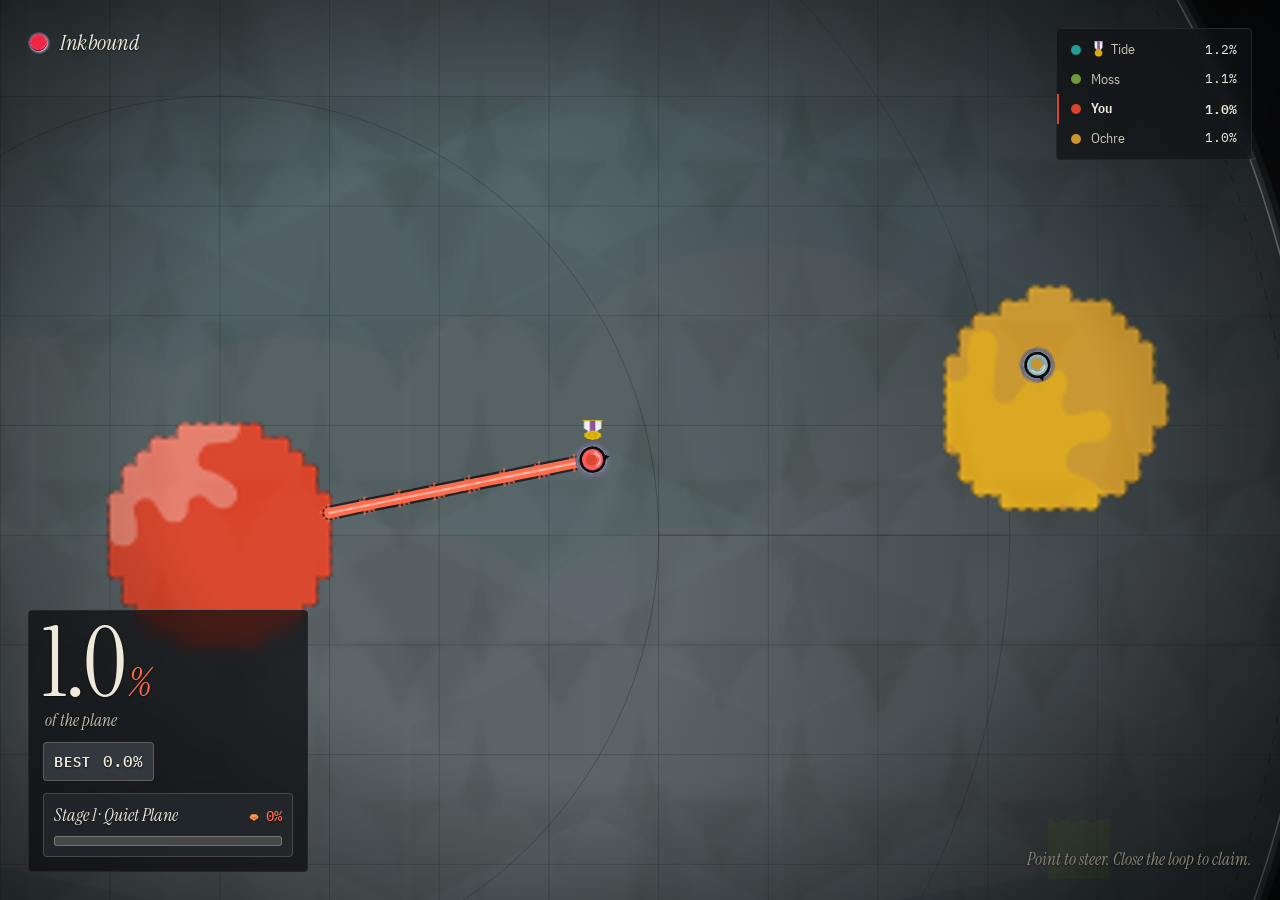
==== inkbound/index.html @ 18c2810c "Inkbound meta: persist FTUE claim hint and catalog unlock celebrations. Add ftueClaimDone to the pro" ====
<!doctype html>
<html lang="en">
<head>
  <meta charset="utf-8">
  <meta name="viewport" content="width=device-width, initial-scale=1, viewport-fit=cover, user-scalable=no">
  <meta name="theme-color" content="#0b0c0e">
  <meta name="color-scheme" content="dark">
  <meta name="description" content="Inkbound — steer your ink across the plane, close the loop, claim what you enclose.">
  <link rel="icon" href="data:image/svg+xml,%3Csvg xmlns='http://www.w3.org/2000/svg' viewBox='0 0 32 32'%3E%3Crect width='32' height='32' rx='5' fill='%23d9452b'/%3E%3C/svg%3E">
  <title>Inkbound</title>

  <link rel="preconnect" href="https://fonts.googleapis.com">
  <link rel="preconnect" href="https://fonts.gstatic.com" crossorigin>
  <link rel="stylesheet" href="https://fonts.googleapis.com/css2?family=IBM+Plex+Mono:wght@500&family=IBM+Plex+Sans+Condensed:wght@400;500;600&family=Instrument+Serif:ital@0;1&display=swap">
  <link rel="stylesheet" href="css/style.css?v=art-layers">

  <script type="module" src="src/main.js?v=art-layers"></script>
</head>
<body>
  <main class="stage">
    <canvas id="game" aria-label="Inkbound arena">
      Inkbound needs a browser with Canvas support.
    </canvas>

    <!--
      HUD root. src/render/Hud.js owns everything inside #hud.
      The child elements below are optional hooks; Hud.js may fill, replace, or ignore them.
      Class contract is documented in css/style.css.
    -->
    <div id="hud" class="hud">
      <header class="hud__brand brand" aria-hidden="true">
        <span class="brand__seal"></span>
        <span class="brand__word">Inkbound</span>
      </header>

      <section class="hud-percent" aria-live="polite" aria-atomic="true">
        <span class="hud-percent__value" data-hud="percent">0.0<small>%</small></span>
        <span class="hud-percent__label">of the plane</span>
        <span class="hud-percent__best">Best <span data-hud="best">0.0%</span></span>
        <div class="hud-stage" data-hud="stage">
          <div class="hud-stage__meta">
            <span class="hud-stage__name" data-hud="stage-name">Stage 1 · Quiet Plane</span>
            <span class="hud-stage__pct" data-hud="stage-pct">0%</span>
          </div>
          <div class="hud-stage__track" role="progressbar" aria-label="Stage completion" aria-valuemin="0" aria-valuemax="100" aria-valuenow="0" data-hud="stage-bar">
            <span class="hud-stage__fill" data-hud="stage-fill"></span>
          </div>
        </div>
      </section>

      <ol class="hud-board" data-hud="board" aria-label="Leaderboard"></ol>

      <p class="hud-hint" data-hud="hint">Point to steer. Close the loop to claim.</p>

      <div class="hud-overlay" data-hud="overlay" role="dialog" aria-modal="true" aria-labelledby="hud-overlay-title" hidden>
        <div class="hud-overlay__card">
          <h2 class="hud-overlay__title" id="hud-overlay-title" data-hud="overlay-title"></h2>
          <p class="hud-overlay__stats" data-hud="overlay-stats"></p>
          <p class="hud-overlay__best" data-hud="overlay-best"></p>
          <div class="hud-overlay__unlocks" data-hud="overlay-unlocks" hidden aria-live="polite"></div>
          <p class="hud-overlay__stage" data-hud="overlay-stage"></p>
          <div class="hud-overlay__ink">
            <span class="hud-overlay__ink-label">Ink</span>
            <div class="skin-picker" data-hud="skins"></div>
          </div>
          <button type="button" class="btn-restart" data-hud="restart">Restart</button>
        </div>
      </div>
    </div>

    <noscript>
      <p class="noscript">Inkbound needs JavaScript to run.</p>
    </noscript>
  </main>
</body>
</html>
---- inkbound/css/style.css ----
/* ==========================================================================
   Inkbound — style.css
   Tokens are canonical: src/render/* should read them via getComputedStyle
   rather than hard-coding hex values. See docs/BRAND.md.

   HUD class contract (owned by src/render/Hud.js):
     #hud.hud                      root, pointer-events: none
     .hud-percent__value           big % readout (put the unit in <small>)
     .hud-board > li.hud-board__row
        style="--row-ink: var(--ink-bot-1)"   per-row ink color
        .is-self / .is-dead / .is-lead          row states (lead wears the crown)
        > .hud-board__swatch  .hud-board__name  .hud-board__pct
     .hud-hint                     add .is-faded to dismiss
     .hud-overlay[hidden]          death / win card; remove [hidden] to show
        .hud-overlay--win          win variant
        .hud-overlay__title  .hud-overlay__stats  .btn-restart
        .hud-overlay__best           new-best line
        .hud-overlay__unlocks        catalog unlock celebration row
        .skin-picker > .skin-chip    player ink picker (src/render/SkinPicker.js)
     .hud-percent__best            persisted best % (data-hud="best")
   ========================================================================== */

:root {
  /* Surface */
  --sumi-950: #0b0c0e;
  --sumi-900: #111316;
  --sumi-800: #181b1f;
  --sumi-700: #23272c;
  --sumi-600: #353a41;

  /* Text */
  --bone-100: #efe9db;
  --bone-300: #c9c2b2;
  --bone-500: #8f897c;

  /* Inks: dry = owned territory, wet = open trail */
  --ink-player: #d9452b;
  --ink-player-wet: #ff6a4a;
  --ink-bot-1: #1f9e94;
  --ink-bot-1-wet: #3fd1c4;
  --ink-bot-2: #c9962e;
  --ink-bot-2-wet: #f2bd4f;
  --ink-bot-3: #6f9a3c;
  --ink-bot-3-wet: #9cc95c;

  /* State */
  --state-cut: #ff6a4a;
  --state-win: #efe9db;
  --focus-ring: #f2bd4f;

  /* Type */
  --font-display: "Instrument Serif", "Iowan Old Style", "Palatino Linotype", Georgia, serif;
  --font-ui: "IBM Plex Sans Condensed", "Arial Narrow", "Helvetica Neue", Arial, sans-serif;
  --font-num: "IBM Plex Mono", ui-monospace, "SFMono-Regular", Menlo, Consolas, monospace;

  /* Layout */
  --hud-pad: clamp(12px, 2.4vw, 28px);
  --safe-t: env(safe-area-inset-top, 0px);
  --safe-r: env(safe-area-inset-right, 0px);
  --safe-b: env(safe-area-inset-bottom, 0px);
  --safe-l: env(safe-area-inset-left, 0px);
  --radius: 4px;
  --hairline: 1px solid var(--sumi-700);
  --ease-out: cubic-bezier(0.2, 0.7, 0.2, 1);
}

/* ---------- Reset / base ---------- */

*,
*::before,
*::after {
  box-sizing: border-box;
}

html,
body {
  height: 100%;
  margin: 0;
}

body {
  overflow: hidden;
  background: var(--sumi-950);
  color: var(--bone-100);
  font-family: var(--font-ui);
  font-size: 15px;
  line-height: 1.4;
  -webkit-font-smoothing: antialiased;
  -moz-osx-font-smoothing: grayscale;
  -webkit-tap-highlight-color: transparent;
  user-select: none;
  -webkit-user-select: none;
  touch-action: none;
  overscroll-behavior: none;
}

/* ---------- Stage + canvas ---------- */

.stage {
  position: fixed;
  inset: 0;
  overflow: hidden;
  isolation: isolate;
}

#game {
  position: absolute;
  inset: 0;
  display: block;
  width: 100%;
  height: 100%;
  background: var(--sumi-950);
  cursor: crosshair;
  touch-action: none;
}

/* Catalog grain under a vignette. Both layers sit under the HUD and never take input.
   Bitmaps come from --art-* (IMAGE_INDEX), not generated textures. */
.stage::before {
  content: "";
  position: absolute;
  inset: 0;
  z-index: 1;
  pointer-events: none;
  opacity: 0.07;
  background-image: var(--art-floor, none), var(--art-plane-grain, none);
  background-size: 160px 160px, 280px 280px;
  background-repeat: repeat, repeat;
  mix-blend-mode: soft-light;
}

.stage::after {
  content: "";
  position: absolute;
  inset: 0;
  z-index: 1;
  pointer-events: none;
  background: radial-gradient(ellipse at center, transparent 52%, rgb(0 0 0 / 0.62) 100%);
}

/* ---------- HUD root ---------- */

.hud {
  position: absolute;
  inset: 0;
  z-index: 2;
  pointer-events: none;
  padding:
    calc(var(--hud-pad) + var(--safe-t))
    calc(var(--hud-pad) + var(--safe-r))
    calc(var(--hud-pad) + var(--safe-b))
    calc(var(--hud-pad) + var(--safe-l));
  display: grid;
  grid-template-columns: 1fr auto;
  grid-template-rows: auto 1fr auto;
  grid-template-areas:
    "brand  board"
    ".      board"
    "score  hint";
  gap: var(--hud-pad);
  text-shadow: 0 1px 2px rgb(0 0 0 / 0.6);
}

/* ---------- Brand ---------- */

.brand {
  grid-area: brand;
  align-self: start;
  display: inline-flex;
  align-items: center;
  gap: 10px;
}

.brand__seal {
  width: 22px;
  height: 22px;
  background-color: transparent;
  background-image: var(--art-brand-seal, none), var(--art-icon-circle, none);
  background-size: 78% 78%, cover;
  background-repeat: no-repeat;
  background-position: center;
  border-radius: 50%;
  box-shadow: inset 0 0 0 1px rgb(0 0 0 / 0.25);
  transform: rotate(-4deg);
}

.brand__word {
  font-family: var(--font-display);
  font-style: italic;
  font-size: 22px;
  letter-spacing: 0.01em;
  color: var(--bone-100);
}

/* ---------- Territory % ---------- */

.hud-percent {
  grid-area: score;
  align-self: end;
  display: flex;
  flex-direction: column;
  gap: 4px;
  width: min(280px, 78vw);
  padding: 12px 14px 14px;
  background: rgb(11 12 14 / 0.72);
  border: var(--hairline);
  border-radius: var(--radius);
  backdrop-filter: blur(8px);
  -webkit-backdrop-filter: blur(8px);
}

.hud-percent__value {
  font-family: var(--font-display);
  font-size: clamp(52px, 8.5vw, 96px);
  line-height: 0.85;
  font-variant-numeric: tabular-nums;
  color: var(--bone-100);
  letter-spacing: -0.02em;
}

.hud-percent__value small {
  font-size: 0.42em;
  font-style: italic;
  margin-left: 0.08em;
  color: var(--ink-player-wet);
  letter-spacing: 0;
}

.hud-percent__label {
  font-family: var(--font-display);
  font-style: italic;
  font-size: 17px;
  color: var(--bone-300);
  padding-left: 2px;
}

.hud-percent__best {
  margin-top: 6px;
  padding: 7px 10px;
  width: fit-content;
  max-width: 100%;
  font-family: var(--font-ui);
  font-size: 15px;
  font-weight: 600;
  letter-spacing: 0.06em;
  text-transform: uppercase;
  color: var(--bone-100);
  background: rgb(53 58 65 / 0.95);
  border: 1px solid rgb(143 137 124 / 0.45);
  border-radius: var(--radius);
}

.hud-percent__best [data-hud="best"] {
  margin-left: 8px;
  font-family: var(--font-num);
  font-size: 16px;
  font-weight: 500;
  letter-spacing: 0;
  color: var(--bone-100);
  font-variant-numeric: tabular-nums;
}

.hud-stage {
  margin-top: 8px;
  padding: 9px 10px 10px;
  width: 100%;
  display: flex;
  flex-direction: column;
  gap: 8px;
  background: rgb(35 39 44 / 0.95);
  border: 1px solid rgb(143 137 124 / 0.35);
  border-radius: var(--radius);
}

.hud-stage__meta {
  display: flex;
  align-items: baseline;
  justify-content: space-between;
  gap: 10px;
}

.hud-stage__name {
  font-family: var(--font-display);
  font-style: italic;
  font-size: 18px;
  color: var(--bone-100);
  white-space: nowrap;
  overflow: hidden;
  text-overflow: ellipsis;
}

.hud-stage__pct {
  font-family: var(--font-num);
  font-size: 14px;
  font-weight: 500;
  font-variant-numeric: tabular-nums;
  color: var(--ink-player-wet);
}

.hud-stage__pct::before {
  content: "";
  display: inline-block;
  width: 12px;
  height: 12px;
  margin-right: 6px;
  vertical-align: -2px;
  background: var(--art-hud-jewel, none) center / contain no-repeat;
}

.hud-stage__track {
  position: relative;
  height: 10px;
  width: 100%;
  background: rgb(201 194 178 / 0.22);
  border-radius: 3px;
  overflow: hidden;
  box-shadow: inset 0 0 0 1px rgb(201 194 178 / 0.35);
}

.hud-stage__fill {
  display: block;
  height: 100%;
  width: 0%;
  min-width: 0;
  background: linear-gradient(90deg, var(--ink-player), var(--ink-player-wet));
  border-radius: 3px;
  transition: width 260ms var(--ease-out);
}

/* ---------- Leaderboard ---------- */

.hud-board {
  grid-area: board;
  align-self: start;
  justify-self: end;
  list-style: none;
  margin: 0;
  padding: 6px 0;
  min-width: 196px;
  background: rgb(17 19 22 / 0.72);
  border: var(--hairline);
  border-radius: var(--radius);
  backdrop-filter: blur(6px);
  -webkit-backdrop-filter: blur(6px);
  text-shadow: none;
}

.hud-board:empty {
  display: none;
}

.hud-board__row {
  --row-ink: var(--bone-500);
  display: grid;
  grid-template-columns: 10px 1fr auto;
  align-items: center;
  gap: 10px;
  padding: 5px 14px;
  font-size: 14px;
  color: var(--bone-300);
  transition: opacity 240ms var(--ease-out);
}

.hud-board__swatch {
  width: 10px;
  height: 10px;
  border-radius: 50%;
  background: var(--row-ink);
}

.hud-board__name {
  overflow: hidden;
  white-space: nowrap;
  text-overflow: ellipsis;
}

.hud-board__pct {
  font-family: var(--font-num);
  font-size: 13px;
  font-variant-numeric: tabular-nums;
  color: var(--bone-100);
}

.hud-board__row.is-self {
  color: var(--bone-100);
  font-weight: 600;
  box-shadow: inset 2px 0 0 var(--ink-player);
}

.hud-board__row.is-dead {
  opacity: 0.38;
}

.hud-board__row.is-dead .hud-board__name {
  text-decoration: line-through;
  text-decoration-color: var(--row-ink);
}

/* Catalog medal on the current share leader. Decorative; rank is the order. */
.hud-board__row.is-lead .hud-board__name::before {
  content: "";
  display: inline-block;
  width: 14px;
  height: 16px;
  margin-right: 6px;
  vertical-align: -3px;
  background: var(--art-leader-medal, none) center / contain no-repeat;
}

/* ---------- Hint ---------- */

.hud-hint {
  grid-area: hint;
  align-self: end;
  justify-self: end;
  margin: 0;
  font-family: var(--font-display);
  font-style: italic;
  font-size: 17px;
  color: var(--bone-500);
  transition: opacity 600ms var(--ease-out);
}

.hud-hint.is-faded {
  opacity: 0;
}

/* ---------- Death / win overlay ---------- */

.hud-overlay {
  position: absolute;
  inset: 0;
  z-index: 3;
  display: grid;
  place-items: center;
  padding: var(--hud-pad);
  pointer-events: auto;
  background: rgb(11 12 14 / 0.62);
  animation: overlay-in 260ms var(--ease-out) both;
}

.hud-overlay[hidden] {
  display: none;
}

.hud-overlay__card {
  width: min(380px, 100%);
  padding: 28px 28px 24px;
  background: var(--sumi-800);
  border: var(--hairline);
  border-top: 3px solid var(--state-cut);
  border-radius: var(--radius);
  box-shadow: 0 24px 60px rgb(0 0 0 / 0.55);
  text-align: left;
  text-shadow: none;
  animation: card-in 320ms var(--ease-out) both;
}

.hud-overlay--win .hud-overlay__card {
  border-top-color: var(--state-win);
}

.hud-overlay__title {
  margin: 0 0 8px;
  font-family: var(--font-display);
  font-style: italic;
  font-weight: 400;
  font-size: 34px;
  line-height: 1.05;
  color: var(--bone-100);
}

.hud-overlay__stats {
  margin: 0 0 6px;
  font-size: 15px;
  color: var(--bone-300);
  font-variant-numeric: tabular-nums;
}

.hud-overlay__stats:empty {
  display: none;
}

.hud-overlay__best {
  margin: 0 0 20px;
  min-height: 1.4em;
  font-family: var(--font-display);
  font-style: italic;
  font-size: 17px;
  color: var(--bone-500);
}

.hud-overlay__best:empty {
  display: none;
}

.hud-overlay--new-best .hud-overlay__best {
  color: var(--ink-player-wet);
}

.hud-overlay--has-unlocks .hud-overlay__card {
  border-top-color: var(--ink-player-wet);
}

.hud-overlay__unlocks {
  margin: 0 0 16px;
}

.hud-overlay__unlocks[hidden] {
  display: none;
}

.hud-overlay__unlocks-label {
  margin: 0 0 10px;
  font-size: 12px;
  letter-spacing: 0.08em;
  text-transform: uppercase;
  color: var(--bone-500);
}

.hud-overlay__unlocks-list {
  display: flex;
  flex-wrap: wrap;
  gap: 10px;
}

.hud-unlock {
  position: relative;
  display: inline-flex;
  align-items: center;
  gap: 10px;
  min-height: 44px;
  padding: 6px 14px 6px 10px;
  border: 1px solid var(--sumi-700);
  border-radius: var(--radius);
  background: var(--sumi-900);
  animation: unlock-pop 520ms var(--ease-out) both;
}

.hud-unlock__burst {
  position: absolute;
  inset: -18px;
  background: var(--art-unlock-burst, none) center / contain no-repeat;
  opacity: 0.55;
  animation: unlock-burst 900ms var(--ease-out) both;
  pointer-events: none;
}

.hud-unlock__spark {
  position: absolute;
  top: -6px;
  right: -4px;
  width: 22px;
  height: 22px;
  background: var(--art-unlock-spark, none) center / contain no-repeat;
  animation: unlock-spark 700ms var(--ease-out) 80ms both;
  pointer-events: none;
}

.hud-unlock__bead {
  position: relative;
  z-index: 1;
  width: 28px;
  height: 28px;
  border-radius: 50%;
  background:
    var(--unlock-skin-art, none) center / cover no-repeat,
    radial-gradient(circle at 35% 30%, var(--unlock-wet), var(--unlock-dry) 72%);
  box-shadow: 0 0 0 2px rgb(0 0 0 / 0.35);
  flex: none;
}

.hud-unlock__name {
  position: relative;
  z-index: 1;
  font-family: var(--font-display);
  font-style: italic;
  font-size: 18px;
  color: var(--bone-100);
}

.hud-overlay__stage {
  margin: -12px 0 20px;
  font-family: var(--font-ui);
  font-size: 13px;
  letter-spacing: 0.03em;
  color: var(--bone-300);
  font-variant-numeric: tabular-nums;
}

.hud-overlay__stage.is-cleared {
  color: var(--ink-player-wet);
  font-weight: 600;
}

.hud-overlay__stage.is-cleared::before {
  content: "";
  display: inline-block;
  width: 16px;
  height: 16px;
  margin-right: 6px;
  vertical-align: -3px;
  background: var(--art-stage-medal, none) center / contain no-repeat;
}

.hud-overlay__stage:empty {
  display: none;
}

.hud-overlay__ink {
  margin: 0 0 22px;
  padding-top: 14px;
  border-top: var(--hairline);
}

.hud-overlay__ink-label {
  display: block;
  margin-bottom: 8px;
  font-size: 12px;
  letter-spacing: 0.08em;
  text-transform: uppercase;
  color: var(--bone-500);
}

/* ---------- Skin picker ---------- */

.skin-picker {
  display: flex;
  flex-wrap: wrap;
  gap: 6px;
}

.skin-chip {
  appearance: none;
  display: inline-flex;
  align-items: center;
  gap: 8px;
  min-height: 36px;
  padding: 0 12px 0 8px;
  border: 1px solid var(--sumi-700);
  border-radius: var(--radius);
  background: var(--sumi-900);
  color: var(--bone-300);
  font-family: var(--font-ui);
  font-size: 13px;
  cursor: pointer;
  transition: border-color 140ms var(--ease-out), background-color 140ms var(--ease-out);
}

.skin-chip:hover:not(:disabled) {
  border-color: var(--sumi-600);
  background: var(--sumi-950);
}

.skin-chip.is-selected,
.skin-chip.is-selected:hover:not(:disabled) {
  border-color: var(--skin-wet);
  color: var(--bone-100);
}

.skin-chip.is-selected::after {
  content: "";
  width: 14px;
  height: 14px;
  margin-left: 2px;
  background: var(--art-equipped, none) center / contain no-repeat;
  flex: none;
}

.skin-chip.is-unlocked-new {
  animation: unlock-chip 640ms var(--ease-out) both;
  border-color: var(--skin-wet);
  box-shadow: 0 0 0 1px rgb(255 106 74 / 0.35);
}

.skin-chip:focus-visible {
  outline: 2px solid var(--focus-ring);
  outline-offset: 2px;
}

.skin-chip:disabled {
  cursor: default;
  opacity: 0.45;
}

.skin-chip.is-locked .skin-chip__name {
  font-family: var(--font-num);
  font-size: 12px;
}

.skin-chip__bead {
  flex: none;
  width: 18px;
  height: 18px;
  border-radius: 50%;
  background: radial-gradient(circle at 42% 50%, var(--skin-core) 0 28%, var(--skin-wet) 30% 100%);
  box-shadow: 0 0 0 2px var(--skin-dry);
}

.skin-chip.has-art .skin-chip__bead {
  background-color: var(--skin-wet);
  background-image: var(--skin-art);
  background-size: cover;
  background-position: center;
}

.skin-chip.is-locked .skin-chip__bead {
  background: var(--sumi-700);
  box-shadow: 0 0 0 2px var(--sumi-600);
}

.btn-restart {
  appearance: none;
  display: inline-flex;
  align-items: center;
  justify-content: center;
  min-width: 140px;
  min-height: 44px;
  padding: 0 22px;
  border: 0;
  border-radius: var(--radius);
  background-color: var(--ink-player);
  background-image: var(--art-restart, none);
  background-size: 100% 100%;
  background-position: center;
  background-blend-mode: soft-light;
  color: var(--bone-100);
  font-family: var(--font-ui);
  font-size: 15px;
  font-weight: 600;
  letter-spacing: 0.06em;
  text-transform: uppercase;
  cursor: pointer;
  pointer-events: auto;
  transition: background-color 140ms var(--ease-out), transform 140ms var(--ease-out);
}

.btn-restart:hover {
  background-color: var(--ink-player-wet);
  filter: brightness(1.06);
}

.btn-restart:active {
  transform: translateY(1px);
}

.btn-restart:focus-visible {
  outline: 2px solid var(--focus-ring);
  outline-offset: 3px;
}

/* ---------- Misc ---------- */

.noscript {
  position: absolute;
  inset: 0;
  z-index: 4;
  display: grid;
  place-items: center;
  margin: 0;
  font-family: var(--font-display);
  font-style: italic;
  font-size: 22px;
  color: var(--bone-300);
  background: var(--sumi-950);
}

@keyframes overlay-in {
  from { opacity: 0; }
  to   { opacity: 1; }
}

@keyframes card-in {
  from { opacity: 0; transform: translateY(8px); }
  to   { opacity: 1; transform: none; }
}

@keyframes unlock-pop {
  from { opacity: 0; transform: scale(0.92); }
  to   { opacity: 1; transform: none; }
}

@keyframes unlock-burst {
  from { opacity: 0; transform: scale(0.6); }
  40%  { opacity: 0.7; transform: scale(1.05); }
  to   { opacity: 0.35; transform: scale(1.15); }
}

@keyframes unlock-spark {
  from { opacity: 0; transform: scale(0.5) rotate(-12deg); }
  to   { opacity: 1; transform: scale(1) rotate(0deg); }
}

@keyframes unlock-chip {
  0%   { transform: scale(1); }
  35%  { transform: scale(1.04); }
  100% { transform: scale(1); }
}

/* ---------- Responsive ---------- */

@media (max-width: 640px) {
  .hud {
    grid-template-columns: 1fr;
    grid-template-rows: auto auto 1fr auto;
    grid-template-areas:
      "brand"
      "board"
      "."
      "score";
  }

  .hud-board {
    justify-self: stretch;
    display: flex;
    flex-wrap: wrap;
    padding: 4px;
    min-width: 0;
  }

  .hud-board__row {
    flex: 1 1 45%;
    padding: 4px 8px;
    font-size: 13px;
  }

  .hud-hint {
    display: none;
  }
}

@media (prefers-reduced-motion: reduce) {
  *,
  *::before,
  *::after {
    animation-duration: 1ms !important;
    transition-duration: 1ms !important;
  }
}
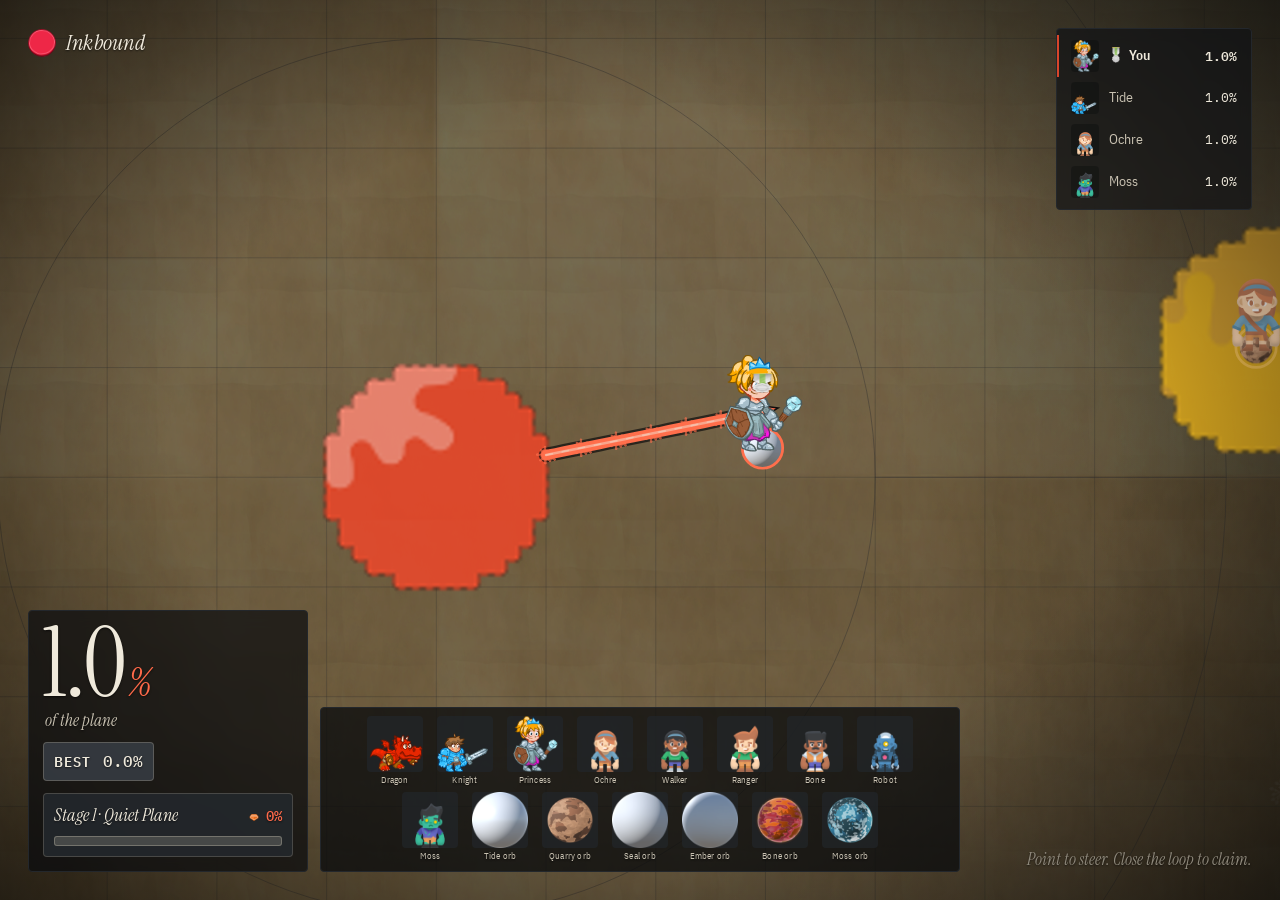
==== commit ab5a087f: "Show every Image-repo character plate in Inkbound. Standing figures from the knight pack and Kenney " ====
--- a/inkbound/index.html
+++ b/inkbound/index.html
@@ -50,6 +50,8 @@
 
       <ol class="hud-board" data-hud="board" aria-label="Leaderboard"></ol>
 
+      <div class="hud-cast" data-hud="cast" aria-label="Character plates"></div>
+
       <p class="hud-hint" data-hud="hint">Point to steer. Close the loop to claim.</p>
 
       <div class="hud-overlay" data-hud="overlay" role="dialog" aria-modal="true" aria-labelledby="hud-overlay-title" hidden>
--- a/inkbound/css/style.css
+++ b/inkbound/css/style.css
@@ -10,6 +10,7 @@
         style="--row-ink: var(--ink-bot-1)"   per-row ink color
         .is-self / .is-dead / .is-lead          row states (lead wears the crown)
         > .hud-board__swatch  .hud-board__name  .hud-board__pct
+     .hud-cast                     every catalog character plate
      .hud-hint                     add .is-faded to dismiss
      .hud-overlay[hidden]          death / win card; remove [hidden] to show
         .hud-overlay--win          win variant
@@ -114,17 +115,18 @@
   touch-action: none;
 }
 
-/* Catalog grain under a vignette. Both layers sit under the HUD and never take input.
-   Bitmaps come from --art-* (IMAGE_INDEX), not generated textures. */
+/* Catalog parchment under a vignette. Both layers sit under the HUD and never take input.
+   Bitmaps come from --art-* (IMAGE_INDEX), not generated textures.
+   Tiles are large so 1024 paper fiber reads as a sheet, not a muddy repeat. */
 .stage::before {
   content: "";
   position: absolute;
   inset: 0;
   z-index: 1;
   pointer-events: none;
-  opacity: 0.07;
+  opacity: 0.11;
   background-image: var(--art-floor, none), var(--art-plane-grain, none);
-  background-size: 160px 160px, 280px 280px;
+  background-size: 520px 520px, 760px 760px;
   background-repeat: repeat, repeat;
   mix-blend-mode: soft-light;
 }
@@ -172,11 +174,11 @@
 }
 
 .brand__seal {
-  width: 22px;
-  height: 22px;
+  width: 28px;
+  height: 28px;
   background-color: transparent;
   background-image: var(--art-brand-seal, none), var(--art-icon-circle, none);
-  background-size: 78% 78%, cover;
+  background-size: 100% 100%, 124% 124%;
   background-repeat: no-repeat;
   background-position: center;
   border-radius: 50%;
@@ -352,7 +354,7 @@
 .hud-board__row {
   --row-ink: var(--bone-500);
   display: grid;
-  grid-template-columns: 10px 1fr auto;
+  grid-template-columns: 28px 1fr auto;
   align-items: center;
   gap: 10px;
   padding: 5px 14px;
@@ -362,10 +364,18 @@
 }
 
 .hud-board__swatch {
-  width: 10px;
-  height: 10px;
-  border-radius: 50%;
-  background: var(--row-ink);
+  width: 28px;
+  height: 32px;
+  border-radius: 4px;
+  background: var(--row-ink) center / contain no-repeat;
+}
+
+.hud-board__row.has-bead .hud-board__swatch {
+  background-color: rgb(11 12 14 / 0.35);
+  background-image: var(--row-art);
+  background-size: contain;
+  background-repeat: no-repeat;
+  background-position: center bottom;
 }
 
 .hud-board__name {
@@ -444,7 +454,7 @@
 }
 
 .hud-overlay__card {
-  width: min(380px, 100%);
+  width: min(640px, 100%);
   padding: 28px 28px 24px;
   background: var(--sumi-800);
   border: var(--hairline);
@@ -690,23 +700,93 @@
 
 .skin-chip__bead {
   flex: none;
-  width: 18px;
-  height: 18px;
-  border-radius: 50%;
+  width: 44px;
+  height: 52px;
+  border-radius: 6px;
   background: radial-gradient(circle at 42% 50%, var(--skin-core) 0 28%, var(--skin-wet) 30% 100%);
   box-shadow: 0 0 0 2px var(--skin-dry);
 }
 
 .skin-chip.has-art .skin-chip__bead {
-  background-color: var(--skin-wet);
+  background-color: rgb(11 12 14 / 0.45);
   background-image: var(--skin-art);
-  background-size: cover;
+  background-size: contain;
+  background-repeat: no-repeat;
+  background-position: center bottom;
+}
+
+.skin-chip__orb,
+.skin-chip__paint {
+  display: none;
+  flex: none;
+  width: 22px;
+  height: 22px;
   background-position: center;
+  background-repeat: no-repeat;
+  background-size: contain;
+}
+
+.skin-chip.has-orb .skin-chip__orb {
+  display: block;
+  border-radius: 50%;
+  background-image: var(--skin-orb);
+  box-shadow: 0 0 0 2px var(--skin-dry);
+}
+
+.skin-chip.has-paint .skin-chip__paint {
+  display: block;
+  background-image: var(--skin-paint);
 }
 
 .skin-chip.is-locked .skin-chip__bead {
-  background: var(--sumi-700);
-  box-shadow: 0 0 0 2px var(--sumi-600);
+  filter: saturate(0.7);
+}
+
+.hud-cast {
+  position: absolute;
+  left: 50%;
+  bottom: calc(var(--hud-pad) + var(--safe-b));
+  transform: translateX(-50%);
+  z-index: 3;
+  display: flex;
+  flex-wrap: wrap;
+  justify-content: center;
+  gap: 6px;
+  max-width: min(1100px, calc(100% - 24px));
+  margin: 0;
+  padding: 8px;
+  background: rgb(11 12 14 / 0.78);
+  border: var(--hairline);
+  border-radius: var(--radius);
+  pointer-events: none;
+}
+
+.hud-cast__plate {
+  display: flex;
+  flex-direction: column;
+  align-items: center;
+  width: 64px;
+  margin: 0;
+  gap: 2px;
+}
+
+.hud-cast__plate img {
+  width: 56px;
+  height: 56px;
+  object-fit: contain;
+  object-position: center bottom;
+  background: rgb(35 39 44 / 0.65);
+  border-radius: 4px;
+}
+
+.hud-cast__plate figcaption {
+  max-width: 64px;
+  overflow: hidden;
+  text-overflow: ellipsis;
+  white-space: nowrap;
+  font-size: 9px;
+  letter-spacing: 0.02em;
+  color: var(--bone-300);
 }
 
 .btn-restart {
@@ -827,6 +907,40 @@
   .hud-hint {
     display: none;
   }
+
+  .hud-percent,
+  .hud-board,
+  .brand {
+    position: relative;
+    z-index: 4;
+  }
+
+  .hud-cast {
+    top: 118px;
+    bottom: auto;
+    left: 8px;
+    right: 8px;
+    transform: none;
+    flex-wrap: nowrap;
+    justify-content: flex-start;
+    overflow-x: auto;
+    max-width: none;
+    width: auto;
+  }
+
+  .hud-cast__plate {
+    flex: none;
+    width: 52px;
+  }
+
+  .hud-cast__plate img {
+    width: 44px;
+    height: 44px;
+  }
+
+  .hud-cast__plate:not(.is-figure) {
+    display: none;
+  }
 }
 
 @media (prefers-reduced-motion: reduce) {
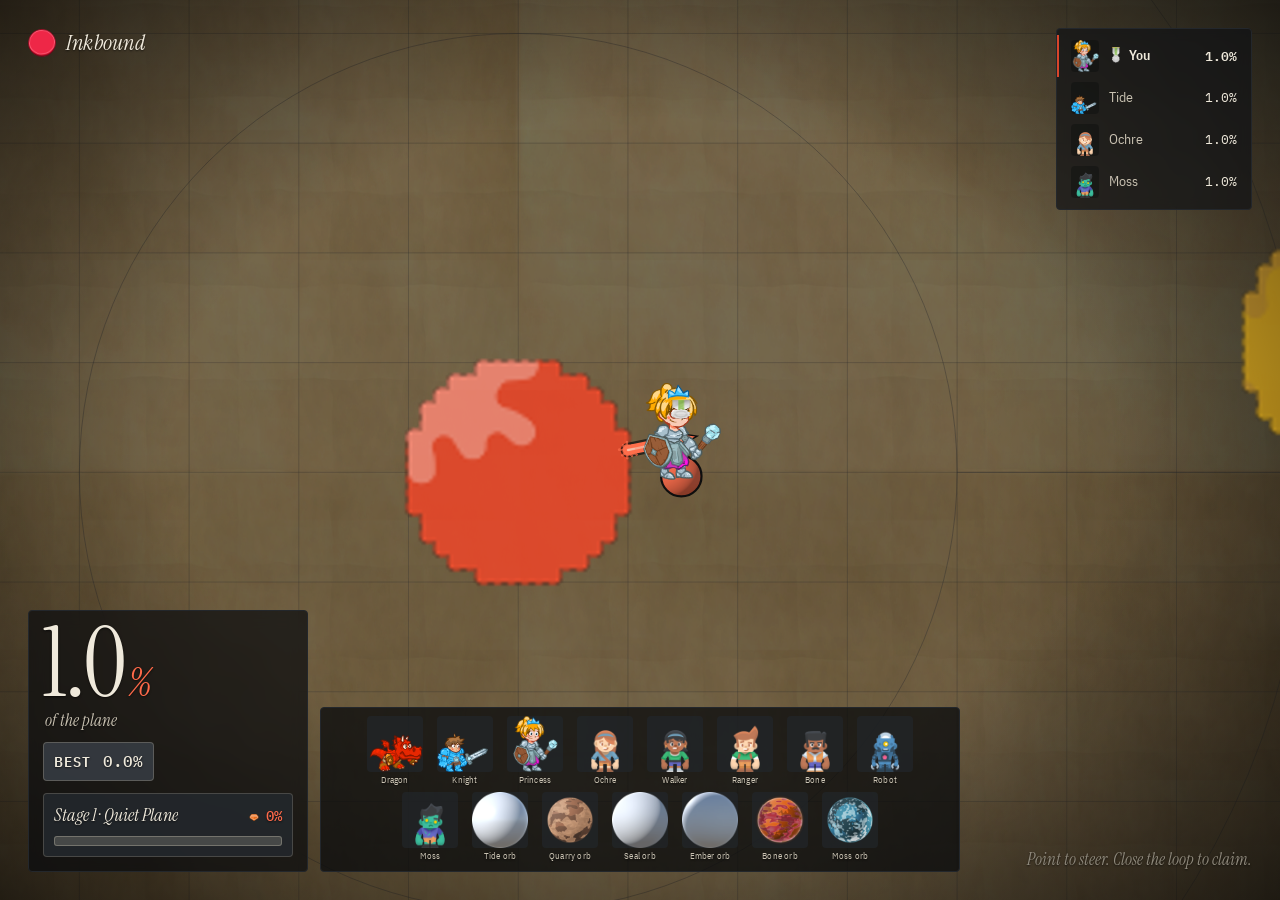
==== commit ed4d7617: "Keep character orbs in team ink and park the cast on small screens. The sphere under each figure mul" ====
--- a/inkbound/index.html
+++ b/inkbound/index.html
@@ -12,7 +12,7 @@
   <link rel="preconnect" href="https://fonts.googleapis.com">
   <link rel="preconnect" href="https://fonts.gstatic.com" crossorigin>
   <link rel="stylesheet" href="https://fonts.googleapis.com/css2?family=IBM+Plex+Mono:wght@500&family=IBM+Plex+Sans+Condensed:wght@400;500;600&family=Instrument+Serif:ital@0;1&display=swap">
-  <link rel="stylesheet" href="css/style.css?v=art-layers">
+  <link rel="stylesheet" href="css/style.css?v=final-hud">
 
   <script type="module" src="src/main.js?v=art-layers"></script>
 </head>
--- a/inkbound/css/style.css
+++ b/inkbound/css/style.css
@@ -882,10 +882,11 @@
 @media (max-width: 640px) {
   .hud {
     grid-template-columns: 1fr;
-    grid-template-rows: auto auto 1fr auto;
+    grid-template-rows: auto auto auto 1fr auto;
     grid-template-areas:
       "brand"
       "board"
+      "cast"
       "."
       "score";
   }
@@ -916,16 +917,19 @@
   }
 
   .hud-cast {
-    top: 118px;
+    position: static;
+    top: auto;
     bottom: auto;
-    left: 8px;
-    right: 8px;
+    left: auto;
+    right: auto;
+    grid-area: cast;
     transform: none;
     flex-wrap: nowrap;
     justify-content: flex-start;
     overflow-x: auto;
     max-width: none;
     width: auto;
+    margin-top: 8px;
   }
 
   .hud-cast__plate {
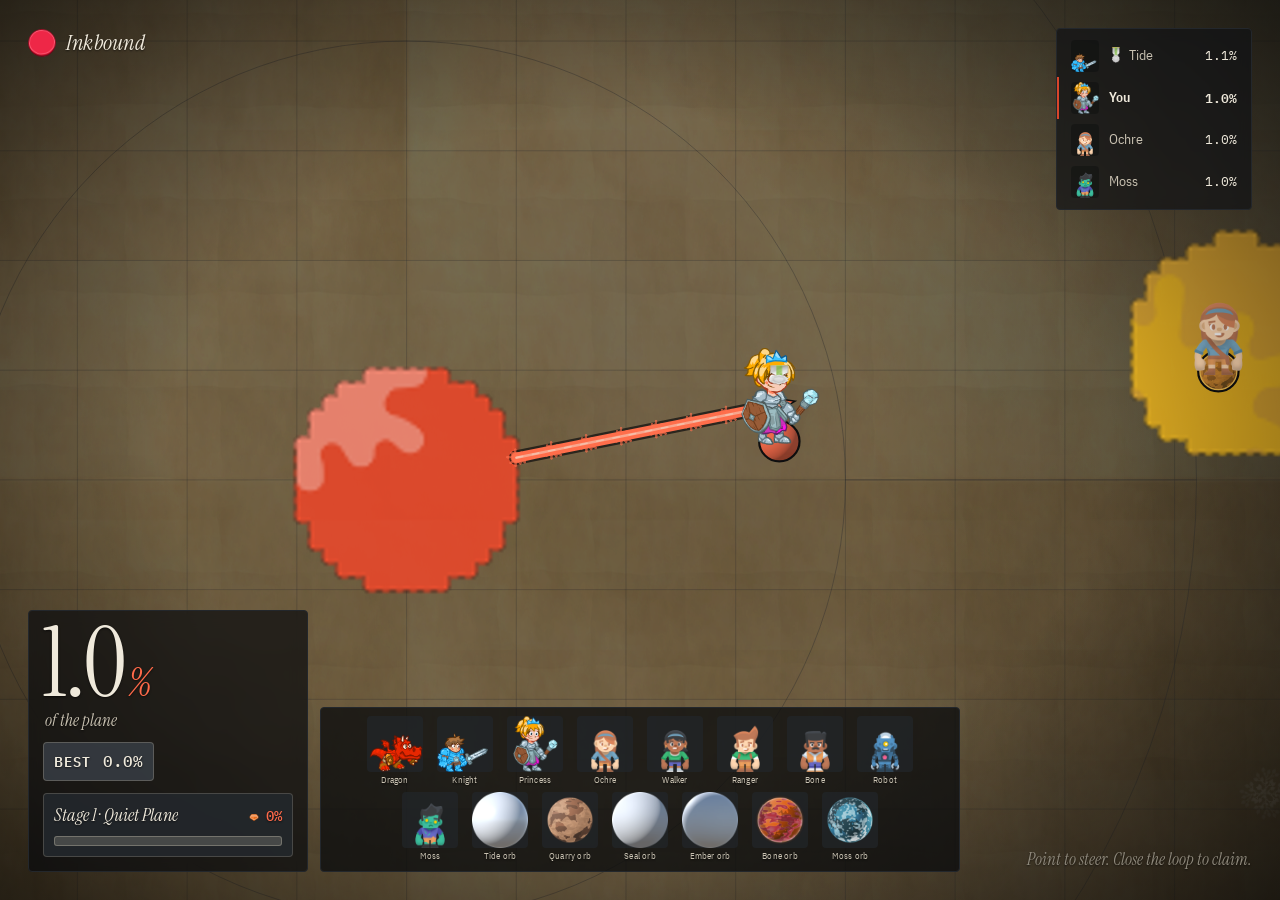
==== commit 5d86bb43: "Keep the phone death card above the live HUD. On a 375px screen the leaderboard and score panel cove" ====
--- a/inkbound/index.html
+++ b/inkbound/index.html
@@ -12,7 +12,7 @@
   <link rel="preconnect" href="https://fonts.googleapis.com">
   <link rel="preconnect" href="https://fonts.gstatic.com" crossorigin>
   <link rel="stylesheet" href="https://fonts.googleapis.com/css2?family=IBM+Plex+Mono:wght@500&family=IBM+Plex+Sans+Condensed:wght@400;500;600&family=Instrument+Serif:ital@0;1&display=swap">
-  <link rel="stylesheet" href="css/style.css?v=final-hud">
+  <link rel="stylesheet" href="css/style.css?v=mobile-overlay">
 
   <script type="module" src="src/main.js?v=art-layers"></script>
 </head>
--- a/inkbound/css/style.css
+++ b/inkbound/css/style.css
@@ -916,6 +916,21 @@
     z-index: 4;
   }
 
+  /* The death card must sit above the live HUD and stay fully reachable.
+     A centered card was sliding its title under the board and its Restart
+     button under the score panel. */
+  .hud-overlay {
+    z-index: 6;
+    overflow-y: auto;
+    align-items: safe center;
+    justify-items: center;
+  }
+
+  .hud-overlay__card {
+    margin-top: 8px;
+    margin-bottom: 8px;
+  }
+
   .hud-cast {
     position: static;
     top: auto;
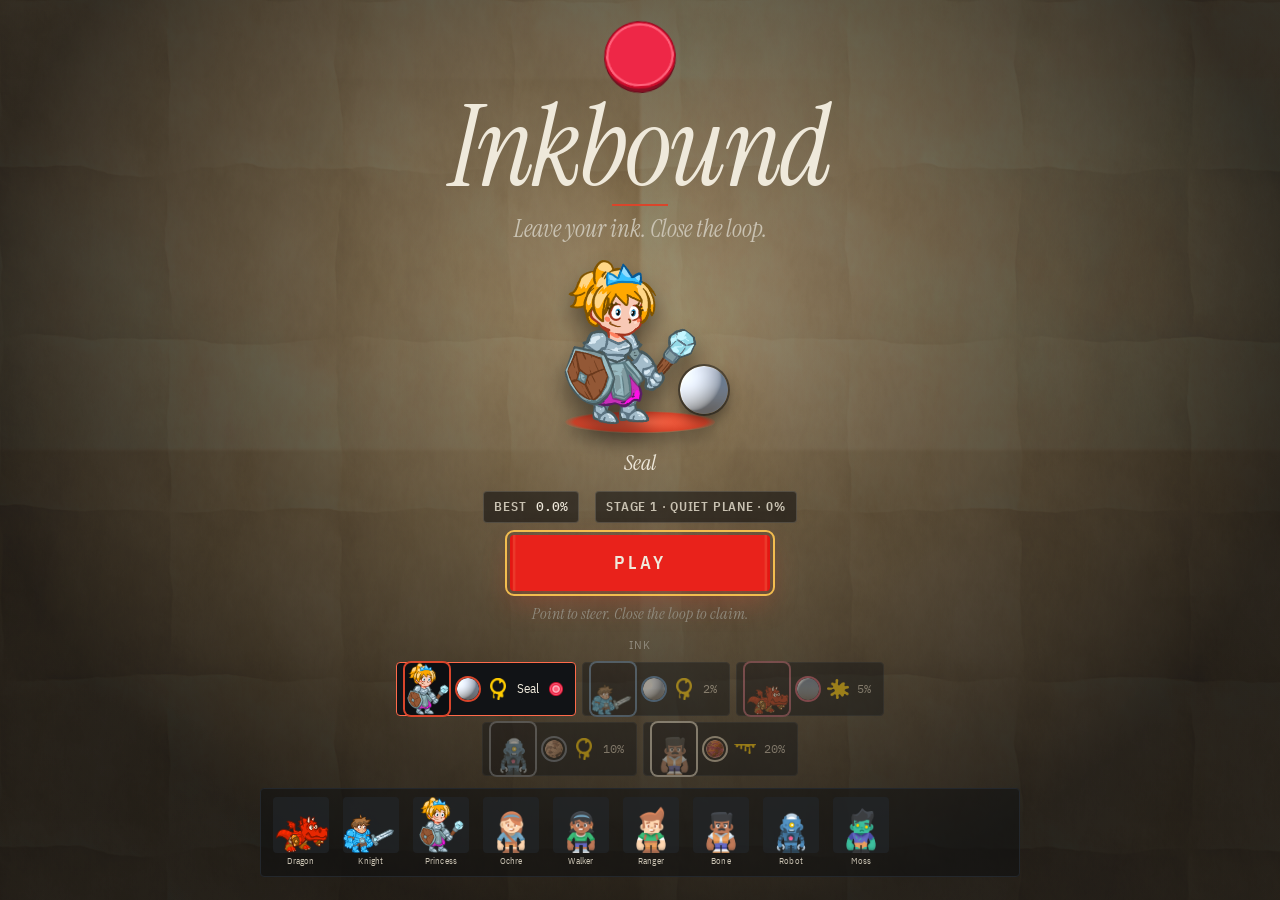
==== commit 96b2e030: "Add a title screen and hold the match until Play. Cold load stays on the Inkbound home screen. The s" ====
--- a/inkbound/index.html
+++ b/inkbound/index.html
@@ -12,25 +12,64 @@
   <link rel="preconnect" href="https://fonts.googleapis.com">
   <link rel="preconnect" href="https://fonts.gstatic.com" crossorigin>
   <link rel="stylesheet" href="https://fonts.googleapis.com/css2?family=IBM+Plex+Mono:wght@500&family=IBM+Plex+Sans+Condensed:wght@400;500;600&family=Instrument+Serif:ital@0;1&display=swap">
-  <link rel="stylesheet" href="css/style.css?v=mobile-overlay">
+  <link rel="stylesheet" href="css/style.css?v=title-gate">
 
-  <script type="module" src="src/main.js?v=art-layers"></script>
+  <script type="module" src="src/main.js?v=title-gate"></script>
 </head>
-<body>
+<body data-mode="title">
   <main class="stage">
     <canvas id="game" aria-label="Inkbound arena">
       Inkbound needs a browser with Canvas support.
     </canvas>
+
+    <section class="title-screen" data-screen="title" aria-labelledby="title-name">
+      <div class="title-screen__plate" aria-hidden="true"></div>
+      <div class="title-screen__shade" aria-hidden="true"></div>
+      <div class="title-screen__grain" aria-hidden="true"></div>
+      <div class="title-screen__content">
+        <header class="title-hero">
+          <span class="title-hero__seal" aria-hidden="true"></span>
+          <h1 class="title-hero__name" id="title-name">Inkbound</h1>
+          <span class="title-hero__rule" aria-hidden="true"></span>
+          <p class="title-hero__tag">Leave your ink. Close the loop.</p>
+        </header>
+
+        <figure class="title-preview">
+          <div class="title-preview__pair">
+            <span class="title-preview__disk" aria-hidden="true"></span>
+            <img class="title-preview__figure" data-title="figure" alt="">
+            <img class="title-preview__orb" data-title="orb" alt="">
+          </div>
+          <figcaption class="title-preview__name" data-title="skin-name">Seal</figcaption>
+        </figure>
+
+        <div class="title-meta">
+          <p class="title-meta__best">Best <span data-title="best">0.0%</span></p>
+          <p class="title-meta__stage" data-title="stage">Stage 1 · Quiet Plane · 0%</p>
+        </div>
+
+        <button type="button" class="btn-play" data-title="play">Play</button>
+        <p class="title-hint">Point to steer. Close the loop to claim.</p>
+
+        <div class="title-ink">
+          <span class="title-ink__label">Ink</span>
+          <div class="skin-picker" data-title="skins"></div>
+        </div>
+
+        <div class="hud-cast title-cast" data-hud="cast" aria-label="Figures"></div>
+      </div>
+    </section>
 
     <!--
       HUD root. src/render/Hud.js owns everything inside #hud.
       The child elements below are optional hooks; Hud.js may fill, replace, or ignore them.
       Class contract is documented in css/style.css.
     -->
-    <div id="hud" class="hud">
-      <header class="hud__brand brand" aria-hidden="true">
-        <span class="brand__seal"></span>
+    <div id="hud" class="hud" aria-hidden="true">
+      <header class="hud__brand brand">
+        <span class="brand__seal" aria-hidden="true"></span>
         <span class="brand__word">Inkbound</span>
+        <button type="button" class="btn-menu" data-hud="menu">Home</button>
       </header>
 
       <section class="hud-percent" aria-live="polite" aria-atomic="true">
@@ -50,8 +89,6 @@
 
       <ol class="hud-board" data-hud="board" aria-label="Leaderboard"></ol>
 
-      <div class="hud-cast" data-hud="cast" aria-label="Character plates"></div>
-
       <p class="hud-hint" data-hud="hint">Point to steer. Close the loop to claim.</p>
 
       <div class="hud-overlay" data-hud="overlay" role="dialog" aria-modal="true" aria-labelledby="hud-overlay-title" hidden>
@@ -65,7 +102,10 @@
             <span class="hud-overlay__ink-label">Ink</span>
             <div class="skin-picker" data-hud="skins"></div>
           </div>
-          <button type="button" class="btn-restart" data-hud="restart">Restart</button>
+          <div class="hud-overlay__actions">
+            <button type="button" class="btn-restart" data-hud="restart">Restart</button>
+            <button type="button" class="btn-home" data-hud="home">Home</button>
+          </div>
         </div>
       </div>
     </div>
--- a/inkbound/css/style.css
+++ b/inkbound/css/style.css
@@ -10,8 +10,9 @@
         style="--row-ink: var(--ink-bot-1)"   per-row ink color
         .is-self / .is-dead / .is-lead          row states (lead wears the crown)
         > .hud-board__swatch  .hud-board__name  .hud-board__pct
-     .hud-cast                     every catalog character plate
      .hud-hint                     add .is-faded to dismiss
+     .title-screen                 home / title; match HUD stays under it until Play
+     .title-cast                   figure plates, home only (not on the playfield)
      .hud-overlay[hidden]          death / win card; remove [hidden] to show
         .hud-overlay--win          win variant
         .hud-overlay__title  .hud-overlay__stats  .btn-restart
@@ -829,6 +830,358 @@
   outline-offset: 3px;
 }
 
+.hud-overlay__actions {
+  display: flex;
+  flex-wrap: wrap;
+  gap: 10px;
+  align-items: center;
+}
+
+.btn-home,
+.btn-menu {
+  appearance: none;
+  display: inline-flex;
+  align-items: center;
+  justify-content: center;
+  border-radius: var(--radius);
+  font-family: var(--font-ui);
+  font-weight: 600;
+  letter-spacing: 0.06em;
+  text-transform: uppercase;
+  cursor: pointer;
+  pointer-events: auto;
+}
+
+.btn-home {
+  min-width: 120px;
+  min-height: 44px;
+  padding: 0 18px;
+  border: 1px solid var(--sumi-600);
+  background: transparent;
+  color: var(--bone-100);
+  font-size: 15px;
+}
+
+.btn-home:hover {
+  border-color: var(--bone-500);
+  background: rgb(11 12 14 / 0.35);
+}
+
+.btn-menu {
+  margin-left: 8px;
+  min-height: 28px;
+  padding: 0 10px;
+  border: 1px solid rgb(143 137 124 / 0.45);
+  background: rgb(11 12 14 / 0.55);
+  color: var(--bone-300);
+  font-size: 12px;
+  letter-spacing: 0.08em;
+}
+
+.btn-menu:hover {
+  color: var(--bone-100);
+  border-color: var(--bone-500);
+}
+
+.btn-home:focus-visible,
+.btn-menu:focus-visible,
+.btn-play:focus-visible {
+  outline: 2px solid var(--focus-ring);
+  outline-offset: 3px;
+}
+
+/* ---------- Title / home ---------- */
+
+body[data-mode="title"] #hud {
+  visibility: hidden;
+}
+
+.title-screen {
+  position: absolute;
+  inset: 0;
+  z-index: 5;
+  display: grid;
+  place-items: center;
+  overflow: auto;
+  pointer-events: auto;
+  touch-action: pan-y;
+  color: var(--bone-100);
+  background: var(--sumi-950);
+  text-shadow: none;
+}
+
+.title-screen[hidden] {
+  display: none;
+}
+
+.title-screen__plate {
+  position: absolute;
+  inset: -8%;
+  background-image: var(--art-title-plate, none);
+  background-size: cover;
+  background-position: center;
+  animation: plate-drift 32s ease-in-out infinite alternate;
+  pointer-events: none;
+}
+
+.title-screen__shade {
+  position: absolute;
+  inset: 0;
+  background:
+    radial-gradient(ellipse at 50% 38%, rgb(11 12 14 / 0.08), rgb(11 12 14 / 0.84) 74%),
+    linear-gradient(180deg, rgb(11 12 14 / 0.28), rgb(11 12 14 / 0.55));
+  pointer-events: none;
+}
+
+.title-screen__grain {
+  position: absolute;
+  inset: 0;
+  opacity: 0.2;
+  background-image: var(--art-plane-grain, none);
+  background-size: 680px 680px;
+  mix-blend-mode: soft-light;
+  pointer-events: none;
+}
+
+.title-screen__content {
+  position: relative;
+  z-index: 1;
+  display: flex;
+  flex-direction: column;
+  align-items: center;
+  gap: 12px;
+  width: min(880px, calc(100% - 28px));
+  margin: 0 auto;
+  padding: calc(16px + var(--safe-t)) 0 calc(18px + var(--safe-b));
+  text-align: center;
+}
+
+.title-hero {
+  display: flex;
+  flex-direction: column;
+  align-items: center;
+  gap: 6px;
+}
+
+.title-hero__seal {
+  width: 72px;
+  height: 72px;
+  background-color: transparent;
+  background-image: var(--art-brand-seal, none), var(--art-icon-circle, none);
+  background-size: 100% 100%, 124% 124%;
+  background-repeat: no-repeat;
+  background-position: center;
+  border-radius: 50%;
+  box-shadow: inset 0 0 0 1px rgb(0 0 0 / 0.28);
+  animation: seal-in 700ms var(--ease-out) both;
+}
+
+.title-hero__name {
+  margin: 0;
+  font-family: var(--font-display);
+  font-style: italic;
+  font-weight: 400;
+  font-size: clamp(68px, 11vw, 112px);
+  line-height: 0.86;
+  letter-spacing: -0.02em;
+  color: var(--bone-100);
+  animation: title-rise 640ms var(--ease-out) 60ms both;
+}
+
+.title-hero__rule {
+  width: 56px;
+  height: 2px;
+  margin-top: 2px;
+  background: var(--ink-player);
+}
+
+.title-hero__tag {
+  margin: 2px 0 0;
+  max-width: 24ch;
+  font-family: var(--font-display);
+  font-style: italic;
+  font-size: clamp(18px, 2.4vw, 24px);
+  line-height: 1.25;
+  color: var(--bone-300);
+}
+
+.title-preview {
+  display: flex;
+  flex-direction: column;
+  align-items: center;
+  gap: 4px;
+  margin: 0;
+}
+
+.title-preview__pair {
+  position: relative;
+  width: min(220px, 58vw);
+  height: min(188px, 26vh);
+  min-height: 140px;
+}
+
+.title-preview__disk {
+  position: absolute;
+  z-index: 0;
+  left: 50%;
+  bottom: 6%;
+  width: 68%;
+  height: 22px;
+  transform: translateX(-50%);
+  border-radius: 50%;
+  background: radial-gradient(ellipse at center, var(--title-ink-wet, var(--ink-player-wet)) 0%, var(--title-ink, var(--ink-player)) 62%, transparent 72%);
+  box-shadow: 0 8px 18px rgb(0 0 0 / 0.28);
+}
+
+.title-preview__figure:not([src]),
+.title-preview__orb:not([src]) {
+  visibility: hidden;
+}
+
+.title-preview__figure {
+  position: absolute;
+  z-index: 1;
+  left: 50%;
+  bottom: 10%;
+  height: 88%;
+  width: auto;
+  max-width: 78%;
+  transform: translateX(-58%);
+  object-fit: contain;
+  object-position: center bottom;
+  filter: drop-shadow(0 14px 12px rgb(0 0 0 / 0.45));
+  animation: figure-float 4.8s ease-in-out infinite;
+}
+
+.title-preview__orb {
+  position: absolute;
+  z-index: 2;
+  right: 10%;
+  bottom: 16%;
+  width: 48px;
+  height: 48px;
+  border-radius: 50%;
+  object-fit: cover;
+  box-shadow: 0 0 0 2px rgb(11 12 14 / 0.45), 0 8px 14px rgb(0 0 0 / 0.4);
+  animation: figure-float 4.8s ease-in-out 0.4s infinite;
+}
+
+.title-preview__name {
+  font-family: var(--font-display);
+  font-style: italic;
+  font-size: 22px;
+  color: var(--bone-100);
+}
+
+.title-meta {
+  display: flex;
+  flex-wrap: wrap;
+  justify-content: center;
+  gap: 6px 16px;
+}
+
+.title-meta p {
+  margin: 0;
+  padding: 6px 10px;
+  font-size: 13px;
+  font-weight: 600;
+  letter-spacing: 0.06em;
+  text-transform: uppercase;
+  color: var(--bone-300);
+  background: rgb(11 12 14 / 0.55);
+  border: 1px solid rgb(143 137 124 / 0.35);
+  border-radius: var(--radius);
+}
+
+.title-meta__best span,
+.title-meta [data-title="best"] {
+  margin-left: 6px;
+  font-family: var(--font-num);
+  font-weight: 500;
+  letter-spacing: 0;
+  text-transform: none;
+  color: var(--bone-100);
+  font-variant-numeric: tabular-nums;
+}
+
+.title-hint {
+  margin: 0;
+  font-family: var(--font-display);
+  font-style: italic;
+  font-size: 16px;
+  color: var(--bone-500);
+}
+
+.title-ink {
+  display: flex;
+  flex-direction: column;
+  align-items: center;
+  gap: 8px;
+  width: min(640px, 100%);
+}
+
+.title-ink__label {
+  font-size: 12px;
+  letter-spacing: 0.08em;
+  text-transform: uppercase;
+  color: var(--bone-500);
+}
+
+.title-screen .skin-picker {
+  justify-content: center;
+}
+
+.btn-play {
+  appearance: none;
+  min-width: min(260px, 78vw);
+  min-height: 56px;
+  padding: 0 36px;
+  border: 0;
+  border-radius: var(--radius);
+  background-color: var(--ink-player);
+  background-image: var(--art-restart, none);
+  background-size: cover;
+  background-position: center;
+  background-blend-mode: soft-light;
+  color: var(--bone-100);
+  font-family: var(--font-ui);
+  font-size: 18px;
+  font-weight: 600;
+  letter-spacing: 0.16em;
+  text-transform: uppercase;
+  cursor: pointer;
+  box-shadow: 0 12px 28px rgb(217 69 43 / 0.28);
+  transition: background-color 140ms var(--ease-out), transform 140ms var(--ease-out);
+}
+
+.btn-play:hover {
+  background-color: var(--ink-player-wet);
+}
+
+.btn-play:active {
+  transform: translateY(1px);
+}
+
+.title-screen .hud-cast {
+  position: static;
+  left: auto;
+  bottom: auto;
+  transform: none;
+  z-index: 1;
+  width: min(760px, 100%);
+  max-width: 100%;
+  flex-wrap: nowrap;
+  justify-content: flex-start;
+  overflow-x: auto;
+  pointer-events: auto;
+  touch-action: pan-x;
+  background: rgb(11 12 14 / 0.5);
+}
+
+.title-cast .hud-cast__plate:not(.is-figure) {
+  display: none;
+}
+
 /* ---------- Misc ---------- */
 
 .noscript {
@@ -877,17 +1230,37 @@
   100% { transform: scale(1); }
 }
 
+@keyframes seal-in {
+  from { opacity: 0; transform: rotate(-16deg) scale(0.92); }
+  to   { opacity: 1; transform: rotate(-4deg) scale(1); }
+}
+
+@keyframes title-rise {
+  from { opacity: 0; transform: translateY(12px); }
+  to   { opacity: 1; transform: none; }
+}
+
+@keyframes figure-float {
+  0%, 100% { translate: 0 0; }
+  50%      { translate: 0 -8px; }
+}
+
+@keyframes plate-drift {
+  from { transform: scale(1.04) translate3d(0, -1.2%, 0); }
+  to   { transform: scale(1.08) translate3d(0, 1.2%, 0); }
+}
+
 /* ---------- Responsive ---------- */
 
 @media (max-width: 640px) {
   .hud {
     grid-template-columns: 1fr;
-    grid-template-rows: auto auto auto 1fr auto;
+    grid-template-rows: auto auto 1fr auto auto;
     grid-template-areas:
       "brand"
       "board"
-      "cast"
       "."
+      "hint"
       "score";
   }
 
@@ -906,7 +1279,25 @@
   }
 
   .hud-hint {
-    display: none;
+    display: block;
+    justify-self: start;
+    align-self: end;
+    max-width: min(280px, 72vw);
+    font-size: 15px;
+  }
+
+  .title-hero__seal {
+    width: 56px;
+    height: 56px;
+  }
+
+  .title-preview__pair {
+    height: 150px;
+    min-height: 150px;
+  }
+
+  .title-screen__content {
+    gap: 10px;
   }
 
   .hud-percent,
@@ -931,34 +1322,14 @@
     margin-bottom: 8px;
   }
 
-  .hud-cast {
-    position: static;
-    top: auto;
-    bottom: auto;
-    left: auto;
-    right: auto;
-    grid-area: cast;
-    transform: none;
-    flex-wrap: nowrap;
-    justify-content: flex-start;
-    overflow-x: auto;
-    max-width: none;
-    width: auto;
-    margin-top: 8px;
-  }
-
-  .hud-cast__plate {
+  .title-cast .hud-cast__plate {
     flex: none;
     width: 52px;
   }
 
-  .hud-cast__plate img {
+  .title-cast .hud-cast__plate img {
     width: 44px;
     height: 44px;
-  }
-
-  .hud-cast__plate:not(.is-figure) {
-    display: none;
   }
 }
 
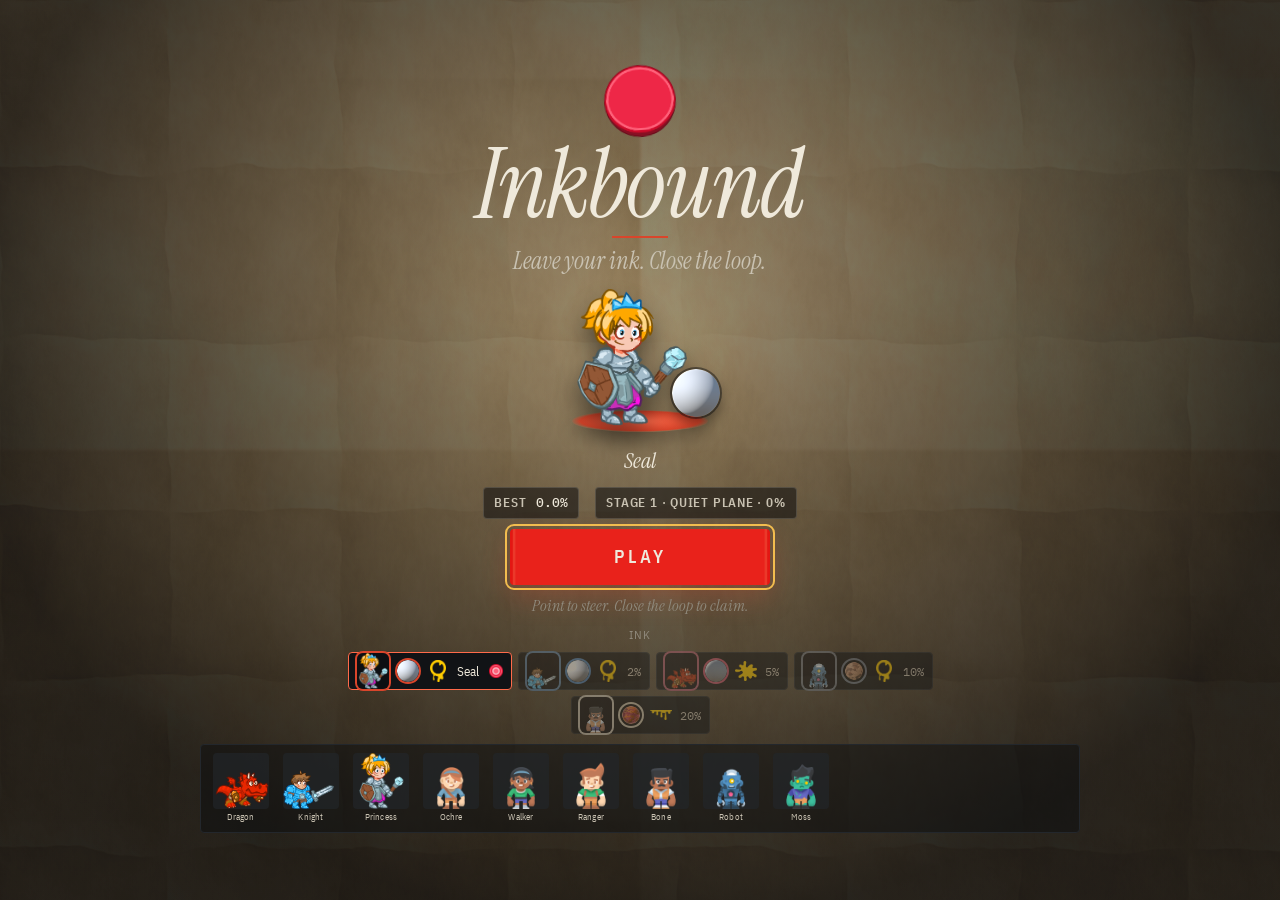
==== commit 9d149478: "Fit the title on a phone and keep steering off the Play control. The home screen keeps the wordmark," ====
--- a/inkbound/index.html
+++ b/inkbound/index.html
@@ -12,9 +12,9 @@
   <link rel="preconnect" href="https://fonts.googleapis.com">
   <link rel="preconnect" href="https://fonts.gstatic.com" crossorigin>
   <link rel="stylesheet" href="https://fonts.googleapis.com/css2?family=IBM+Plex+Mono:wght@500&family=IBM+Plex+Sans+Condensed:wght@400;500;600&family=Instrument+Serif:ital@0;1&display=swap">
-  <link rel="stylesheet" href="css/style.css?v=title-gate">
+  <link rel="stylesheet" href="css/style.css?v=title-gate-4">
 
-  <script type="module" src="src/main.js?v=title-gate"></script>
+  <script type="module" src="src/main.js?v=title-gate-2"></script>
 </head>
 <body data-mode="title">
   <main class="stage">
--- a/inkbound/css/style.css
+++ b/inkbound/css/style.css
@@ -949,10 +949,12 @@
   display: flex;
   flex-direction: column;
   align-items: center;
-  gap: 12px;
+  gap: 10px;
   width: min(880px, calc(100% - 28px));
+  min-width: 0;
+  max-width: calc(100% - 28px);
   margin: 0 auto;
-  padding: calc(16px + var(--safe-t)) 0 calc(18px + var(--safe-b));
+  padding: calc(12px + var(--safe-t)) 0 calc(14px + var(--safe-b));
   text-align: center;
 }
 
@@ -978,11 +980,12 @@
 
 .title-hero__name {
   margin: 0;
+  max-width: 100%;
   font-family: var(--font-display);
   font-style: italic;
   font-weight: 400;
-  font-size: clamp(68px, 11vw, 112px);
-  line-height: 0.86;
+  font-size: clamp(42px, 11.5vw, 96px);
+  line-height: 0.88;
   letter-spacing: -0.02em;
   color: var(--bone-100);
   animation: title-rise 640ms var(--ease-out) 60ms both;
@@ -1015,9 +1018,9 @@
 
 .title-preview__pair {
   position: relative;
-  width: min(220px, 58vw);
-  height: min(188px, 26vh);
-  min-height: 140px;
+  width: min(200px, 58vw);
+  height: min(156px, 22vh);
+  min-height: 120px;
 }
 
 .title-preview__disk {
@@ -1078,10 +1081,13 @@
   flex-wrap: wrap;
   justify-content: center;
   gap: 6px 16px;
+  width: 100%;
+  max-width: 100%;
 }
 
 .title-meta p {
   margin: 0;
+  max-width: 100%;
   padding: 6px 10px;
   font-size: 13px;
   font-weight: 600;
@@ -1091,6 +1097,8 @@
   background: rgb(11 12 14 / 0.55);
   border: 1px solid rgb(143 137 124 / 0.35);
   border-radius: var(--radius);
+  white-space: normal;
+  text-align: center;
 }
 
 .title-meta__best span,
@@ -1117,7 +1125,8 @@
   flex-direction: column;
   align-items: center;
   gap: 8px;
-  width: min(640px, 100%);
+  width: 100%;
+  max-width: 640px;
 }
 
 .title-ink__label {
@@ -1128,7 +1137,18 @@
 }
 
 .title-screen .skin-picker {
+  width: 100%;
   justify-content: center;
+}
+
+.title-screen .skin-chip {
+  min-height: 32px;
+  padding-right: 8px;
+}
+
+.title-screen .skin-chip__bead {
+  width: 32px;
+  height: 36px;
 }
 
 .btn-play {
@@ -1168,7 +1188,8 @@
   bottom: auto;
   transform: none;
   z-index: 1;
-  width: min(760px, 100%);
+  width: 100%;
+  min-width: 0;
   max-width: 100%;
   flex-wrap: nowrap;
   justify-content: flex-start;
@@ -1287,17 +1308,34 @@
   }
 
   .title-hero__seal {
-    width: 56px;
-    height: 56px;
+    width: 52px;
+    height: 52px;
+  }
+
+  .title-hero__name {
+    font-size: clamp(40px, 12vw, 56px);
+  }
+
+  .title-hero__tag {
+    font-size: 16px;
   }
 
   .title-preview__pair {
-    height: 150px;
-    min-height: 150px;
+    height: 132px;
+    min-height: 132px;
   }
 
   .title-screen__content {
-    gap: 10px;
+    gap: 8px;
+  }
+
+  .title-meta {
+    width: 100%;
+  }
+
+  .title-meta p {
+    font-size: 11px;
+    letter-spacing: 0.03em;
   }
 
   .hud-percent,
@@ -1333,6 +1371,30 @@
   }
 }
 
+@media (max-height: 860px) and (min-width: 641px) {
+  .title-hero__seal {
+    width: 52px;
+    height: 52px;
+  }
+
+  .title-hero__name {
+    font-size: 72px;
+  }
+
+  .title-preview__pair {
+    height: 124px;
+    min-height: 124px;
+  }
+
+  .title-screen__content {
+    gap: 7px;
+  }
+
+  .btn-play {
+    min-height: 48px;
+  }
+}
+
 @media (prefers-reduced-motion: reduce) {
   *,
   *::before,
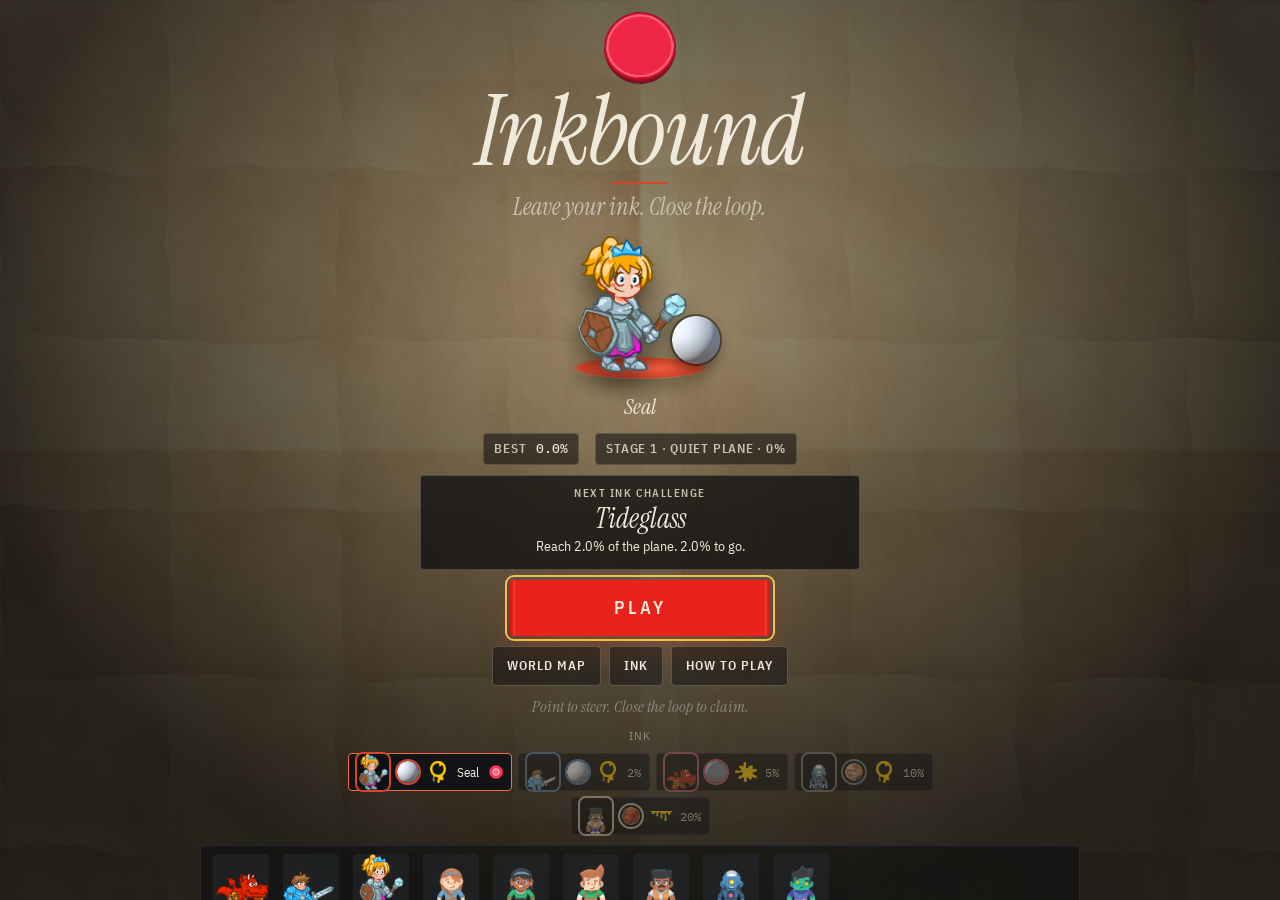
==== commit 28d35e45: "Add the Inkbound shell from home through map, how to play, and the win card. Title, world map, and h" ====
--- a/inkbound/index.html
+++ b/inkbound/index.html
@@ -12,9 +12,9 @@
   <link rel="preconnect" href="https://fonts.googleapis.com">
   <link rel="preconnect" href="https://fonts.gstatic.com" crossorigin>
   <link rel="stylesheet" href="https://fonts.googleapis.com/css2?family=IBM+Plex+Mono:wght@500&family=IBM+Plex+Sans+Condensed:wght@400;500;600&family=Instrument+Serif:ital@0;1&display=swap">
-  <link rel="stylesheet" href="css/style.css?v=title-gate-4">
-
-  <script type="module" src="src/main.js?v=title-gate-2"></script>
+  <link rel="stylesheet" href="css/style.css?v=world-map-1">
+
+  <script type="module" src="src/main.js?v=world-map-1"></script>
 </head>
 <body data-mode="title">
   <main class="stage">
@@ -48,7 +48,18 @@
           <p class="title-meta__stage" data-title="stage">Stage 1 · Quiet Plane · 0%</p>
         </div>
 
+        <section class="title-next" data-title="next" aria-label="Next ink challenge">
+          <p class="title-next__kicker">Next ink challenge</p>
+          <p class="title-next__name" data-title="next-name">Tideglass</p>
+          <p class="title-next__gate" data-title="next-gate">Reach 2.0% of the plane. 2.0% to go.</p>
+        </section>
+
         <button type="button" class="btn-play" data-title="play">Play</button>
+        <nav class="title-routes" aria-label="Menu">
+          <button type="button" class="btn-route" data-title="map">World map</button>
+          <button type="button" class="btn-route" data-title="ink">Ink</button>
+          <button type="button" class="btn-route" data-title="howto">How to play</button>
+        </nav>
         <p class="title-hint">Point to steer. Close the loop to claim.</p>
 
         <div class="title-ink">
@@ -57,6 +68,79 @@
         </div>
 
         <div class="hud-cast title-cast" data-hud="cast" aria-label="Figures"></div>
+      </div>
+    </section>
+
+    <!--
+      SYS2 world-map mount.
+      data-screen="map" and game.state "map" while this screen is showing.
+      The match does not tick. Replace [data-map="board"] or call
+      window.InkboundFlow.mountMap(function (board, status, catalog) {}).
+      Leave [data-map="play"], [data-map="home"], and [data-map="ink"].
+    -->
+    <section class="shell-screen map-screen" data-screen="map" hidden aria-labelledby="map-title">
+      <div class="shell-screen__plate" aria-hidden="true"></div>
+      <div class="shell-screen__shade" aria-hidden="true"></div>
+      <div class="shell-screen__grain" aria-hidden="true"></div>
+      <div class="shell-screen__content">
+        <p class="shell-kicker">Planes</p>
+        <h2 class="shell-title" id="map-title">World map</h2>
+        <p class="shell-status" data-map="status">Stage 1 · Quiet Plane · 0%</p>
+        <div class="map-board" data-map="board" data-map-hook="sys2" aria-label="Planes"></div>
+        <p class="shell-detail" data-map="detail">Play continues on Quiet Plane.</p>
+        <div class="shell-actions">
+          <button type="button" class="btn-play" data-map="play">Play</button>
+          <button type="button" class="btn-home" data-map="ink">Ink</button>
+          <button type="button" class="btn-home" data-map="home">Home</button>
+        </div>
+      </div>
+    </section>
+
+    <section class="shell-screen howto-screen" data-screen="howto" hidden aria-labelledby="howto-title">
+      <div class="shell-screen__plate" aria-hidden="true"></div>
+      <div class="shell-screen__shade" aria-hidden="true"></div>
+      <div class="shell-screen__grain" aria-hidden="true"></div>
+      <div class="shell-screen__content">
+        <p class="shell-kicker">Before you ink</p>
+        <h2 class="shell-title" id="howto-title">How to play</h2>
+        <ol class="howto-list">
+          <li><strong>Steer.</strong> Point, or hold WASD. The bead keeps moving.</li>
+          <li><strong>Leave a line.</strong> Inside your ink you are safe. Step outside and you lay a wet line.</li>
+          <li><strong>Close the loop.</strong> Come home across your own ink to claim the ground you enclosed.</li>
+          <li><strong>Do not cross your line.</strong> Your own wet trail ends the run.</li>
+          <li><strong>Guard the trail.</strong> An enemy bead on your wet line cuts you. Their body does not. The rim does not.</li>
+          <li><strong>Take the plane.</strong> Own every cell and the plane is yours. Your best share opens new inks.</li>
+        </ol>
+        <div class="shell-actions">
+          <button type="button" class="btn-play" data-howto="play">Play</button>
+          <button type="button" class="btn-home" data-howto="home">Home</button>
+        </div>
+      </div>
+    </section>
+
+    <section class="shell-screen ink-screen" data-screen="ink" hidden aria-labelledby="ink-title">
+      <div class="shell-screen__plate" aria-hidden="true"></div>
+      <div class="shell-screen__shade" aria-hidden="true"></div>
+      <div class="shell-screen__grain" aria-hidden="true"></div>
+      <div class="shell-screen__content">
+        <p class="shell-kicker">Your figure</p>
+        <h2 class="shell-title" id="ink-title">Choose your ink</h2>
+        <figure class="title-preview">
+          <div class="title-preview__pair">
+            <span class="title-preview__disk" aria-hidden="true"></span>
+            <img class="title-preview__figure" data-ink="figure" alt="">
+            <img class="title-preview__orb" data-ink="orb" alt="">
+          </div>
+          <figcaption class="title-preview__name" data-ink="skin-name">Seal</figcaption>
+        </figure>
+        <p class="shell-detail" data-ink="blurb">The stamped vermilion.</p>
+        <p class="shell-detail" data-ink="next">Tideglass</p>
+        <div class="skin-picker ink-picker" data-ink="skins"></div>
+        <div class="shell-actions">
+          <button type="button" class="btn-play" data-ink="play">Play</button>
+          <button type="button" class="btn-home" data-ink="map">World map</button>
+          <button type="button" class="btn-home" data-ink="home">Home</button>
+        </div>
       </div>
     </section>
 
@@ -89,11 +173,16 @@
 
       <ol class="hud-board" data-hud="board" aria-label="Leaderboard"></ol>
 
+      <ol class="hud-feed" data-hud="feed" aria-label="Recent cuts" hidden></ol>
+
       <p class="hud-hint" data-hud="hint">Point to steer. Close the loop to claim.</p>
 
       <div class="hud-overlay" data-hud="overlay" role="dialog" aria-modal="true" aria-labelledby="hud-overlay-title" hidden>
         <div class="hud-overlay__card">
+          <span class="hud-overlay__medal" data-hud="overlay-medal" hidden aria-hidden="true"></span>
+          <p class="hud-overlay__kicker" data-hud="overlay-kicker"></p>
           <h2 class="hud-overlay__title" id="hud-overlay-title" data-hud="overlay-title"></h2>
+          <p class="hud-overlay__line" data-hud="overlay-line" hidden></p>
           <p class="hud-overlay__stats" data-hud="overlay-stats"></p>
           <p class="hud-overlay__best" data-hud="overlay-best"></p>
           <div class="hud-overlay__unlocks" data-hud="overlay-unlocks" hidden aria-live="polite"></div>
@@ -104,6 +193,7 @@
           </div>
           <div class="hud-overlay__actions">
             <button type="button" class="btn-restart" data-hud="restart">Restart</button>
+            <button type="button" class="btn-home" data-hud="map">Map</button>
             <button type="button" class="btn-home" data-hud="home">Home</button>
           </div>
         </div>
--- a/inkbound/css/style.css
+++ b/inkbound/css/style.css
@@ -13,6 +13,9 @@
      .hud-hint                     add .is-faded to dismiss
      .title-screen                 home / title; match HUD stays under it until Play
      .title-cast                   figure plates, home only (not on the playfield)
+     .title-next                   next earned ink; not a shop
+     .hud-feed                     recent cut lines during a match
+     .hud-overlay__kicker          "Last line" or "Sealed" above the death sentence
      .hud-overlay[hidden]          death / win card; remove [hidden] to show
         .hud-overlay--win          win variant
         .hud-overlay__title  .hud-overlay__stats  .btn-restart
@@ -44,6 +47,14 @@
   --ink-bot-2-wet: #f2bd4f;
   --ink-bot-3: #6f9a3c;
   --ink-bot-3-wet: #9cc95c;
+  --ink-bot-4: #8d4ea8;
+  --ink-bot-4-wet: #c48ad8;
+  --ink-bot-5: #b85a2a;
+  --ink-bot-5-wet: #e89262;
+  --ink-bot-6: #2f8f6a;
+  --ink-bot-6-wet: #67c9a0;
+  --ink-bot-7: #9a3d88;
+  --ink-bot-7-wet: #d67bc4;
 
   /* State */
   --state-cut: #ff6a4a;
@@ -158,7 +169,7 @@
   grid-template-rows: auto 1fr auto;
   grid-template-areas:
     "brand  board"
-    ".      board"
+    "feed   board"
     "score  hint";
   gap: var(--hud-pad);
   text-shadow: 0 1px 2px rgb(0 0 0 / 0.6);
@@ -340,7 +351,9 @@
   margin: 0;
   padding: 6px 0;
   min-width: 196px;
-  background: rgb(17 19 22 / 0.72);
+  max-height: min(52vh, 480px);
+  overflow-y: auto;
+  background: rgb(17 19 22 / 0.92);
   border: var(--hairline);
   border-radius: var(--radius);
   backdrop-filter: blur(6px);
@@ -355,18 +368,18 @@
 .hud-board__row {
   --row-ink: var(--bone-500);
   display: grid;
-  grid-template-columns: 28px 1fr auto;
+  grid-template-columns: 22px 1fr auto;
   align-items: center;
-  gap: 10px;
-  padding: 5px 14px;
+  gap: 8px;
+  padding: 3px 12px;
   font-size: 14px;
-  color: var(--bone-300);
+  color: var(--bone-100);
   transition: opacity 240ms var(--ease-out);
 }
 
 .hud-board__swatch {
-  width: 28px;
-  height: 32px;
+  width: 22px;
+  height: 26px;
   border-radius: 4px;
   background: var(--row-ink) center / contain no-repeat;
 }
@@ -416,6 +429,47 @@
   margin-right: 6px;
   vertical-align: -3px;
   background: var(--art-leader-medal, none) center / contain no-repeat;
+}
+
+/* ---------- Kill feed ---------- */
+
+.hud-feed {
+  grid-area: feed;
+  align-self: end;
+  justify-self: start;
+  list-style: none;
+  margin: 0;
+  padding: 8px 12px;
+  min-width: 200px;
+  max-width: min(340px, 48vw);
+  background: rgb(17 19 22 / 0.92);
+  border: var(--hairline);
+  border-left: 3px solid var(--state-cut);
+  border-radius: var(--radius);
+  text-shadow: none;
+}
+
+.hud-feed[hidden] {
+  display: none;
+}
+
+.hud-feed__line {
+  margin: 0;
+  padding: 2px 0;
+  font-size: 14px;
+  line-height: 1.3;
+  color: var(--bone-100);
+}
+
+.hud-feed__line.is-you {
+  color: var(--ink-player-wet);
+  font-weight: 600;
+}
+
+/* The catalog gallery stays on the home screen. A match never paints it. */
+body[data-mode="playing"] .hud-cast,
+body[data-mode="playing"] [data-hud="cast"] {
+  display: none !important;
 }
 
 /* ---------- Hint ---------- */
@@ -443,7 +497,8 @@
   inset: 0;
   z-index: 3;
   display: grid;
-  place-items: center;
+  place-items: safe center;
+  overflow-y: auto;
   padding: var(--hud-pad);
   pointer-events: auto;
   background: rgb(11 12 14 / 0.62);
@@ -467,8 +522,70 @@
   animation: card-in 320ms var(--ease-out) both;
 }
 
-.hud-overlay--win .hud-overlay__card {
+.hud-overlay--win .hud-overlay__card,
+.hud-overlay--win.hud-overlay--has-unlocks .hud-overlay__card {
   border-top-color: var(--state-win);
+  text-align: center;
+  background-image:
+    linear-gradient(180deg, rgb(17 19 22 / 0.2), rgb(17 19 22 / 0.94)),
+    var(--art-plane-grain, none);
+  background-size: auto, 480px 480px;
+  background-position: center;
+}
+
+.hud-overlay__medal {
+  width: 72px;
+  height: 72px;
+  margin: 0 auto 8px;
+  background: var(--art-stage-medal, none) center / contain no-repeat;
+}
+
+.hud-overlay__medal[hidden] {
+  display: none;
+}
+
+.hud-overlay__line {
+  margin: 0 0 12px;
+  font-family: var(--font-display);
+  font-style: italic;
+  font-size: 18px;
+  line-height: 1.3;
+  color: var(--bone-300);
+}
+
+.hud-overlay__line[hidden] {
+  display: none;
+}
+
+.hud-overlay--win .hud-overlay__title {
+  font-size: clamp(40px, 6vw, 64px);
+  line-height: 0.95;
+}
+
+.hud-overlay--win .hud-overlay__actions,
+.hud-overlay--win .skin-picker {
+  justify-content: center;
+}
+
+.hud-overlay--win .hud-overlay__ink {
+  text-align: center;
+}
+
+.hud-overlay__kicker {
+  margin: 0 0 6px;
+  font-size: 12px;
+  font-weight: 600;
+  letter-spacing: 0.14em;
+  text-transform: uppercase;
+  color: var(--ink-player-wet);
+}
+
+.hud-overlay__kicker:empty {
+  display: none;
+}
+
+.hud-overlay--win .hud-overlay__kicker {
+  color: var(--bone-100);
 }
 
 .hud-overlay__title {
@@ -476,8 +593,8 @@
   font-family: var(--font-display);
   font-style: italic;
   font-weight: 400;
-  font-size: 34px;
-  line-height: 1.05;
+  font-size: clamp(28px, 4vw, 40px);
+  line-height: 1.08;
   color: var(--bone-100);
 }
 
@@ -892,7 +1009,10 @@
 
 /* ---------- Title / home ---------- */
 
-body[data-mode="title"] #hud {
+body[data-mode="title"] #hud,
+body[data-mode="map"] #hud,
+body[data-mode="howto"] #hud,
+body[data-mode="ink"] #hud {
   visibility: hidden;
 }
 
@@ -1110,6 +1230,74 @@
   text-transform: none;
   color: var(--bone-100);
   font-variant-numeric: tabular-nums;
+}
+
+.title-next {
+  width: min(440px, 100%);
+  padding: 10px 14px 12px;
+  text-align: center;
+  background: rgb(11 12 14 / 0.72);
+  border: 1px solid rgb(143 137 124 / 0.45);
+  border-radius: var(--radius);
+}
+
+.title-next__kicker {
+  margin: 0;
+  font-size: 11px;
+  font-weight: 600;
+  letter-spacing: 0.14em;
+  text-transform: uppercase;
+  color: var(--bone-300);
+}
+
+.title-next__name {
+  margin: 2px 0 0;
+  font-family: var(--font-display);
+  font-style: italic;
+  font-size: 28px;
+  line-height: 1.05;
+  color: var(--bone-100);
+}
+
+.title-next__gate {
+  margin: 4px 0 0;
+  font-size: 14px;
+  color: var(--bone-100);
+}
+
+.title-routes {
+  display: flex;
+  flex-wrap: wrap;
+  justify-content: center;
+  gap: 8px;
+  width: 100%;
+}
+
+.btn-route {
+  appearance: none;
+  min-height: 40px;
+  padding: 0 14px;
+  border: 1px solid rgb(143 137 124 / 0.45);
+  border-radius: var(--radius);
+  background: rgb(11 12 14 / 0.45);
+  color: var(--bone-100);
+  font-family: var(--font-ui);
+  font-size: 13px;
+  font-weight: 600;
+  letter-spacing: 0.08em;
+  text-transform: uppercase;
+  cursor: pointer;
+}
+
+.btn-route:hover {
+  border-color: var(--bone-300);
+  background: rgb(11 12 14 / 0.7);
+}
+
+.btn-route:focus-visible,
+.shell-screen button:focus-visible {
+  outline: 2px solid var(--focus-ring);
+  outline-offset: 3px;
 }
 
 .title-hint {
@@ -1203,6 +1391,484 @@
   display: none;
 }
 
+/* ---------- Shell screens: map, how to play, ink ---------- */
+
+.shell-screen {
+  position: absolute;
+  inset: 0;
+  z-index: 5;
+  display: grid;
+  place-items: center;
+  overflow: auto;
+  pointer-events: auto;
+  touch-action: pan-y;
+  color: var(--bone-100);
+  background: var(--sumi-950);
+  text-shadow: none;
+}
+
+.shell-screen[hidden] {
+  display: none;
+}
+
+.shell-screen__plate {
+  position: absolute;
+  inset: -8%;
+  background-image: var(--shell-plate, var(--art-title-plate, none));
+  background-size: cover;
+  background-position: center;
+  pointer-events: none;
+}
+
+.shell-screen__shade {
+  position: absolute;
+  inset: 0;
+  background:
+    radial-gradient(ellipse at 50% 38%, rgb(11 12 14 / 0.18), rgb(11 12 14 / 0.88) 74%),
+    linear-gradient(180deg, rgb(11 12 14 / 0.28), rgb(11 12 14 / 0.62));
+  pointer-events: none;
+}
+
+.shell-screen__grain {
+  position: absolute;
+  inset: 0;
+  opacity: 0.2;
+  background-image: var(--art-plane-grain, none);
+  background-size: 680px 680px;
+  mix-blend-mode: soft-light;
+  pointer-events: none;
+}
+
+.shell-screen__content {
+  position: relative;
+  z-index: 1;
+  display: flex;
+  flex-direction: column;
+  align-items: center;
+  gap: 12px;
+  width: min(960px, calc(100% - 28px));
+  margin: 0 auto;
+  padding: calc(18px + var(--safe-t)) 0 calc(20px + var(--safe-b));
+  text-align: center;
+}
+
+.shell-kicker {
+  margin: 0;
+  font-size: 12px;
+  font-weight: 600;
+  letter-spacing: 0.16em;
+  text-transform: uppercase;
+  color: var(--bone-300);
+}
+
+.shell-title {
+  margin: 0;
+  font-family: var(--font-display);
+  font-style: italic;
+  font-weight: 400;
+  font-size: clamp(40px, 7vw, 72px);
+  line-height: 0.92;
+  color: var(--bone-100);
+}
+
+.shell-status,
+.shell-detail {
+  margin: 0;
+  max-width: 46ch;
+  font-size: 15px;
+  color: var(--bone-300);
+}
+
+.shell-actions {
+  display: flex;
+  flex-wrap: wrap;
+  justify-content: center;
+  gap: 10px;
+  width: 100%;
+}
+
+.shell-actions .btn-play,
+.shell-actions .btn-home {
+  pointer-events: auto;
+}
+
+.howto-list {
+  width: min(560px, 100%);
+  margin: 0;
+  padding: 0 0 0 1.2em;
+  text-align: left;
+}
+
+.howto-list li {
+  margin: 0 0 10px;
+  font-size: 16px;
+  line-height: 1.35;
+  color: var(--bone-100);
+}
+
+.howto-list strong {
+  font-weight: 600;
+}
+
+.map-screen .shell-title {
+  font-size: clamp(28px, 5vw, 44px);
+}
+
+.map-screen .shell-screen__content {
+  gap: 8px;
+  width: min(1040px, calc(100% - 20px));
+  padding-top: calc(8px + var(--safe-t));
+  padding-bottom: calc(12px + var(--safe-b));
+}
+
+.map-screen .shell-detail {
+  max-width: 64ch;
+}
+
+.map-board {
+  position: relative;
+  width: min(920px, 100%);
+}
+
+.map-board.is-atlas {
+  aspect-ratio: 16 / 10;
+  width: min(760px, 100%);
+  max-height: min(400px, 46vh);
+  min-height: 220px;
+  overflow: hidden;
+  border-radius: 10px;
+  background-color: #cbb892;
+  background-image: var(--art-map-vellum, none);
+  background-size: cover;
+  background-position: center;
+  box-shadow:
+    0 0 0 1px rgb(239 233 219 / 0.45),
+    0 18px 40px rgb(0 0 0 / 0.38);
+}
+
+.map-board.is-atlas::before {
+  content: "";
+  position: absolute;
+  inset: 0;
+  z-index: 0;
+  pointer-events: none;
+  opacity: 0.38;
+  background-image: var(--art-map-grain, var(--art-plane-grain, none));
+  background-size: 460px 460px;
+  mix-blend-mode: multiply;
+}
+
+.map-compass {
+  position: absolute;
+  left: 50%;
+  top: 48%;
+  z-index: 1;
+  width: min(34%, 240px);
+  aspect-ratio: 1;
+  transform: translate(-50%, -50%);
+  background: var(--art-map-compass, var(--art-icon-circle, none)) center / contain no-repeat;
+  opacity: 0.92;
+  pointer-events: none;
+}
+
+.shore {
+  position: absolute;
+  z-index: 2;
+  display: block;
+  margin: 0;
+  padding: 0;
+  overflow: hidden;
+  border: 0;
+  background: transparent;
+  color: var(--bone-100);
+  cursor: pointer;
+  filter: drop-shadow(0 8px 8px rgb(48 28 8 / 0.35));
+}
+
+.shore--quiet-plane {
+  left: 4%;
+  top: 52%;
+  width: 36%;
+  height: 42%;
+  z-index: 4;
+  clip-path: polygon(14% 22%, 4% 46%, 8% 74%, 26% 96%, 58% 98%, 88% 76%, 98% 46%, 80% 18%, 50% 6%, 22% 10%);
+}
+
+.shore--rimward-marsh {
+  left: 2%;
+  top: 22%;
+  width: 34%;
+  height: 36%;
+  z-index: 3;
+  clip-path: polygon(30% 8%, 8% 24%, 2% 52%, 16% 80%, 40% 96%, 70% 86%, 96% 58%, 84% 26%, 56% 6%);
+}
+
+.shore--sumi-basin {
+  left: 32%;
+  top: 36%;
+  width: 34%;
+  height: 34%;
+  z-index: 5;
+  clip-path: polygon(22% 14%, 6% 38%, 14% 70%, 38% 94%, 70% 92%, 94% 66%, 96% 34%, 72% 10%, 42% 4%);
+}
+
+.shore--cinnabar-reach {
+  left: 58%;
+  top: 14%;
+  width: 38%;
+  height: 36%;
+  z-index: 3;
+  clip-path: polygon(18% 22%, 4% 48%, 20% 78%, 48% 96%, 80% 84%, 98% 50%, 86% 18%, 54% 4%, 28% 8%);
+}
+
+.shore--obsidian-shallows {
+  left: 50%;
+  top: 52%;
+  width: 46%;
+  height: 42%;
+  z-index: 4;
+  clip-path: polygon(8% 30%, 2% 58%, 20% 88%, 52% 98%, 84% 80%, 98% 46%, 80% 14%, 48% 4%, 22% 12%);
+}
+
+.shore--unsealed-horizon {
+  left: 20%;
+  top: 2%;
+  width: 54%;
+  height: 32%;
+  z-index: 2;
+  clip-path: polygon(8% 48%, 16% 22%, 34% 6%, 60% 2%, 84% 16%, 98% 42%, 88% 74%, 60% 96%, 32% 90%, 10% 68%);
+}
+
+.shore.is-selected {
+  z-index: 7;
+  box-shadow: 0 0 0 3px var(--bone-100), 0 0 0 7px rgb(217 69 43 / 0.92);
+}
+
+.shore.is-frontier:not(.is-selected) {
+  box-shadow: inset 0 0 0 2px rgb(239 233 219 / 0.8);
+}
+
+.shore.is-locked {
+  cursor: not-allowed;
+}
+
+.shore.is-locked .shore__plate,
+.shore.is-locked .shore__terrain,
+.shore.is-locked .shore__accent {
+  filter: grayscale(0.95) brightness(0.52);
+}
+
+.shore__plate,
+.shore__terrain,
+.shore__accent,
+.shore__ink {
+  position: absolute;
+  inset: 0;
+  pointer-events: none;
+}
+
+.shore__plate {
+  background-image: var(--shore-plate, none);
+  background-size: cover;
+  background-position: var(--shore-pos, center);
+}
+
+.shore__terrain {
+  background-image: var(--shore-terrain, none);
+  background-size: cover;
+  opacity: 0.5;
+  mix-blend-mode: multiply;
+}
+
+.shore__accent {
+  background-image: var(--shore-accent, none);
+  background-repeat: no-repeat;
+  background-position: 78% 18%;
+  background-size: 68% auto;
+  opacity: 0.75;
+  mix-blend-mode: soft-light;
+}
+
+.shore__ink {
+  top: auto;
+  height: var(--shore-fill, 0%);
+  background: linear-gradient(to top, rgb(217 69 43 / 0.82), rgb(217 69 43 / 0.18));
+}
+
+.shore__medal {
+  display: none;
+  position: absolute;
+  z-index: 5;
+  top: 8%;
+  left: 10%;
+  width: 16px;
+  height: 32px;
+  background: var(--art-stage-medal, none) center / contain no-repeat;
+  pointer-events: none;
+}
+
+.shore.is-sealed .shore__medal {
+  display: block;
+}
+
+.shore__copy {
+  position: absolute;
+  z-index: 4;
+  left: 50%;
+  top: 54%;
+  display: flex;
+  flex-direction: column;
+  align-items: center;
+  gap: 1px;
+  max-width: 86%;
+  padding: 5px 8px 6px;
+  transform: translate(-50%, -50%);
+  background: rgb(11 12 14 / 0.66);
+  border-radius: 4px;
+  pointer-events: none;
+}
+
+.shore__lock {
+  display: none;
+  width: 20px;
+  height: 20px;
+  background: var(--art-hud-jewel, none) center / contain no-repeat;
+}
+
+.shore.is-locked .shore__lock {
+  display: block;
+}
+
+.shore__name {
+  font-family: var(--font-display);
+  font-style: italic;
+  font-size: 15px;
+  line-height: 1.05;
+  text-align: center;
+}
+
+.shore__meta {
+  font-family: var(--font-num);
+  font-size: 11px;
+  letter-spacing: 0.04em;
+  color: var(--bone-100);
+}
+
+.shore.is-selected .shore__meta::before {
+  content: "Next · ";
+  font-family: var(--font-ui);
+  font-weight: 600;
+  letter-spacing: 0.08em;
+  text-transform: uppercase;
+  color: var(--ink-player-wet);
+}
+
+.shore:focus-visible {
+  outline: 2px solid var(--focus-ring);
+  outline-offset: 2px;
+}
+
+.map-plate {
+  position: relative;
+  display: block;
+  min-height: 148px;
+  padding: 0;
+  overflow: hidden;
+  border: 1px solid rgb(143 137 124 / 0.35);
+  border-radius: var(--radius);
+  background: var(--sumi-900);
+  color: var(--bone-100);
+  text-align: left;
+  cursor: pointer;
+}
+
+.map-plate.is-current,
+.map-plate.is-selected {
+  border-color: var(--bone-100);
+  box-shadow: inset 0 0 0 1px var(--ink-player);
+}
+
+.map-plate.is-ahead {
+  opacity: 0.72;
+}
+
+.map-plate__art {
+  position: absolute;
+  inset: 0;
+  width: 100%;
+  height: 100%;
+  object-fit: cover;
+  object-position: center 62%;
+}
+
+.map-plate__shade {
+  position: absolute;
+  inset: 0;
+  background: linear-gradient(180deg, rgb(11 12 14 / 0.15), rgb(11 12 14 / 0.82));
+}
+
+.map-plate__mark {
+  position: absolute;
+  top: 10px;
+  right: 10px;
+  width: 36px;
+  height: 36px;
+  object-fit: cover;
+  border-radius: 50%;
+  box-shadow: 0 0 0 1px rgb(11 12 14 / 0.55);
+}
+
+.map-plate__medal {
+  position: absolute;
+  top: 10px;
+  left: 10px;
+  width: 28px;
+  height: 28px;
+  background: var(--art-stage-medal, none) center / contain no-repeat;
+}
+
+.map-plate__copy {
+  position: absolute;
+  left: 0;
+  right: 0;
+  bottom: 0;
+  display: flex;
+  flex-direction: column;
+  gap: 2px;
+  padding: 12px;
+}
+
+.map-plate__index {
+  font-family: var(--font-num);
+  font-size: 11px;
+  letter-spacing: 0.08em;
+  color: var(--bone-300);
+}
+
+.map-plate__name {
+  font-family: var(--font-display);
+  font-style: italic;
+  font-size: 22px;
+  line-height: 1;
+}
+
+.map-plate__meta {
+  font-size: 12px;
+  font-weight: 600;
+  letter-spacing: 0.06em;
+  text-transform: uppercase;
+  color: var(--bone-100);
+}
+
+.ink-screen .skin-picker {
+  justify-content: center;
+  width: min(720px, 100%);
+}
+
+.ink-screen .title-preview__pair {
+  height: 180px;
+}
+
 /* ---------- Misc ---------- */
 
 .noscript {
@@ -1276,13 +1942,19 @@
 @media (max-width: 640px) {
   .hud {
     grid-template-columns: 1fr;
-    grid-template-rows: auto auto 1fr auto auto;
+    grid-template-rows: auto auto auto 1fr auto auto;
     grid-template-areas:
       "brand"
       "board"
+      "feed"
       "."
       "hint"
       "score";
+  }
+
+  .hud-feed {
+    justify-self: stretch;
+    max-width: none;
   }
 
   .hud-board {
@@ -1369,6 +2041,49 @@
     width: 44px;
     height: 44px;
   }
+
+  .map-board.is-atlas {
+    display: grid;
+    grid-template-columns: 1fr 1fr;
+    gap: 8px;
+    aspect-ratio: auto;
+    min-height: 0;
+    padding: 8px;
+    overflow: visible;
+  }
+
+  .map-compass {
+    position: absolute;
+    left: auto;
+    top: 8px;
+    right: 8px;
+    width: 46px;
+    transform: none;
+  }
+
+  .shore,
+  .shore--quiet-plane,
+  .shore--rimward-marsh,
+  .shore--sumi-basin,
+  .shore--cinnabar-reach,
+  .shore--obsidian-shallows,
+  .shore--unsealed-horizon {
+    position: relative;
+    left: auto;
+    top: auto;
+    width: auto;
+    height: 128px;
+    clip-path: none;
+    border-radius: 16px;
+  }
+
+  .shell-title {
+    font-size: 40px;
+  }
+
+  .howto-list {
+    font-size: 15px;
+  }
 }
 
 @media (max-height: 860px) and (min-width: 641px) {
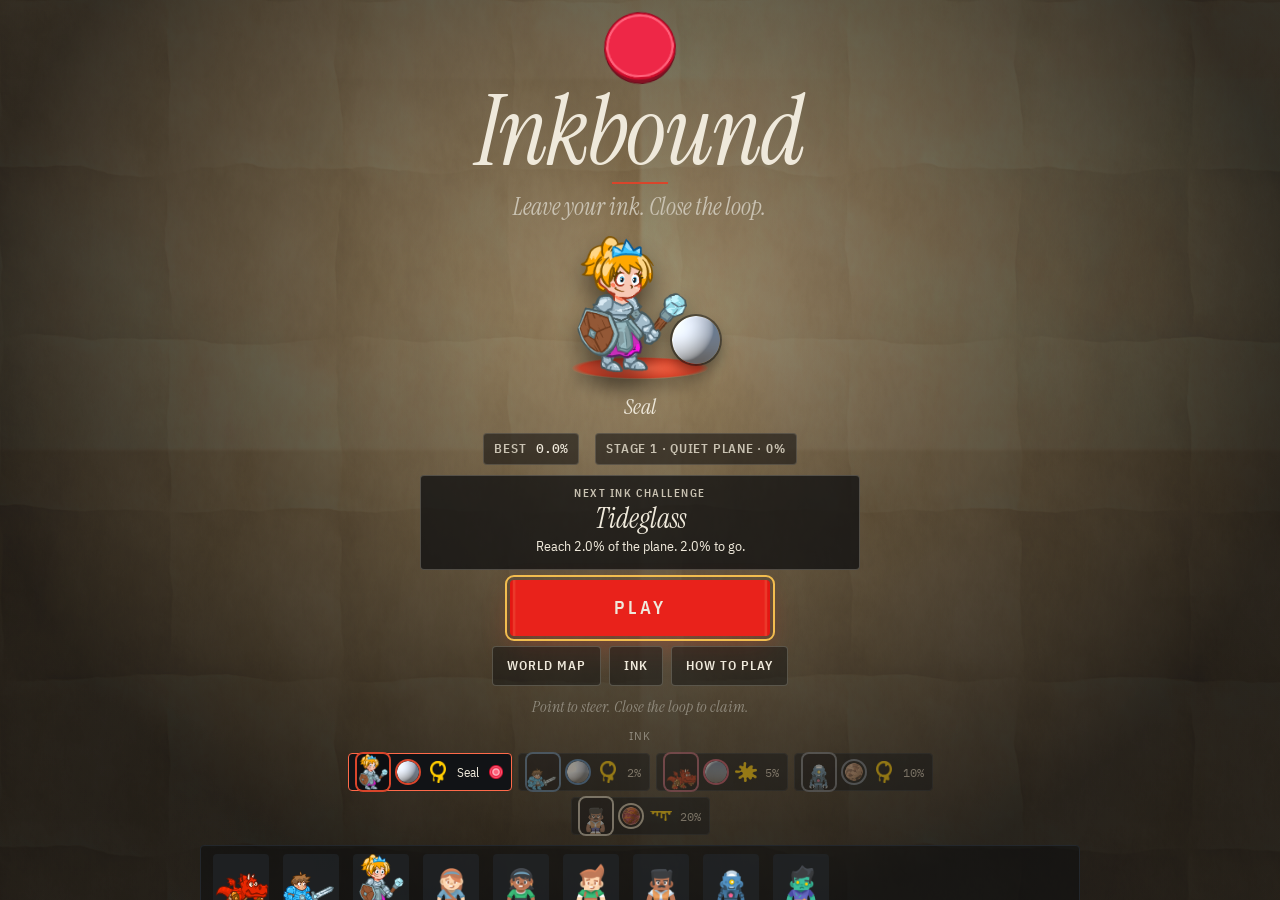
==== commit 50c809f6: "Publish Inkbound from the inkbound folder for GitHub Pages. The Pages workflow uploads inkbound/ as " ====
--- a/inkbound/index.html
+++ b/inkbound/index.html
@@ -12,9 +12,9 @@
   <link rel="preconnect" href="https://fonts.googleapis.com">
   <link rel="preconnect" href="https://fonts.gstatic.com" crossorigin>
   <link rel="stylesheet" href="https://fonts.googleapis.com/css2?family=IBM+Plex+Mono:wght@500&family=IBM+Plex+Sans+Condensed:wght@400;500;600&family=Instrument+Serif:ital@0;1&display=swap">
-  <link rel="stylesheet" href="css/style.css?v=world-map-1">
-
-  <script type="module" src="src/main.js?v=world-map-1"></script>
+  <link rel="stylesheet" href="css/style.css?v=pages-1">
+
+  <script type="module" src="src/main.js?v=pages-1"></script>
 </head>
 <body data-mode="title">
   <main class="stage">
--- a/inkbound/css/style.css
+++ b/inkbound/css/style.css
@@ -1655,7 +1655,16 @@
 .shore.is-locked .shore__plate,
 .shore.is-locked .shore__terrain,
 .shore.is-locked .shore__accent {
-  filter: grayscale(0.95) brightness(0.52);
+  filter: grayscale(0.25) brightness(0.82);
+}
+
+.shore.is-locked::after {
+  content: "";
+  position: absolute;
+  z-index: 3;
+  inset: 0;
+  background: rgb(11 12 14 / 0.38);
+  pointer-events: none;
 }
 
 .shore__plate,
@@ -1691,8 +1700,8 @@
 
 .shore__ink {
   top: auto;
-  height: var(--shore-fill, 0%);
-  background: linear-gradient(to top, rgb(217 69 43 / 0.82), rgb(217 69 43 / 0.18));
+  height: min(var(--shore-fill, 0%), 78%);
+  background: linear-gradient(to top, rgb(217 69 43 / 0.78), rgb(217 69 43 / 0.12));
 }
 
 .shore__medal {
@@ -2047,18 +2056,16 @@
     grid-template-columns: 1fr 1fr;
     gap: 8px;
     aspect-ratio: auto;
+    width: 100%;
+    height: auto;
+    max-height: none;
     min-height: 0;
     padding: 8px;
     overflow: visible;
   }
 
   .map-compass {
-    position: absolute;
-    left: auto;
-    top: 8px;
-    right: 8px;
-    width: 46px;
-    transform: none;
+    display: none;
   }
 
   .shore,
@@ -2072,7 +2079,7 @@
     left: auto;
     top: auto;
     width: auto;
-    height: 128px;
+    height: 156px;
     clip-path: none;
     border-radius: 16px;
   }
